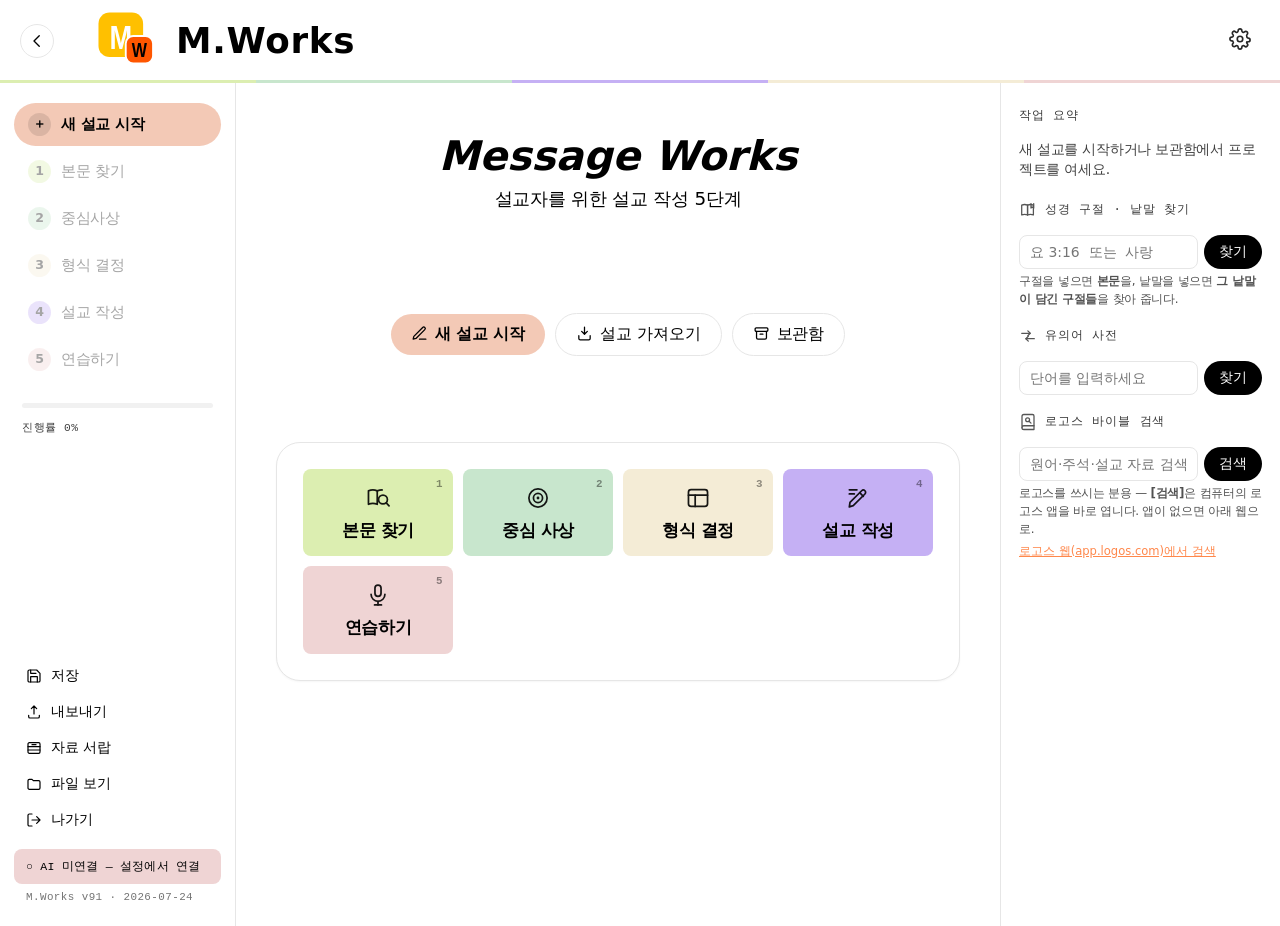
==== index.html @ 485254ac "v91: 홈 최근 작업 밀어서 삭제(스와이프) + 예화 창고 접힌 버튼으로 Co-Authored-By: Claude Fable 5 <noreply@anthropic.com>" ====
<!DOCTYPE html>
<html lang="ko">
<head>
<meta charset="UTF-8">
<meta name="viewport" content="width=device-width, initial-scale=1.0, viewport-fit=cover">
<title>M.Works — 들리는 설교, 끌리는 설교</title>
<meta name="theme-color" content="#ffffff">
<meta name="apple-mobile-web-app-capable" content="yes">
<meta name="apple-mobile-web-app-status-bar-style" content="default">
<meta name="apple-mobile-web-app-title" content="M.Works">
<link rel="manifest" href="manifest.json">
<link rel="apple-touch-icon" href="icon-192.png?v=91">
<link rel="stylesheet" href="style.css?v=91">
<link rel="icon" href="data:image/svg+xml,<svg xmlns='http://www.w3.org/2000/svg' viewBox='0 0 100 100'><rect width='100' height='100' rx='22' fill='%23ffffff'/><rect x='4' y='4' width='72' height='72' rx='18' fill='%23FFC000'/><text x='40' y='52' transform='scale(1 1.2)' font-size='44' font-weight='800' text-anchor='middle' fill='%23ffffff' font-family='-apple-system,Helvetica,Arial,sans-serif'>M</text><rect x='48' y='42' width='44' height='44' rx='12' fill='%23FF5600' stroke='%23ffffff' stroke-width='3'/><text x='70' y='62.7' transform='scale(1 1.2)' font-size='26' font-weight='800' text-anchor='middle' fill='%23000000' font-family='-apple-system,Helvetica,Arial,sans-serif'>W</text></svg>">
</head>
<body>

<!-- ───────── 상단 바 ───────── -->
<header id="topbar">
  <button id="btn-menu" class="icon-btn" title="메뉴" aria-label="메뉴 열기">☰</button>
  <button id="btn-back" class="icon-btn" title="뒤로 가기" aria-label="뒤로 가기"><svg class="nav-ico" viewBox="0 0 24 24" style="width:18px;height:18px"><path d="M15 19l-7-7 7-7"/></svg></button>
  <div class="logo" id="logo">
    <div class="logo-mark">
      <svg viewBox="0 0 100 100" xmlns="http://www.w3.org/2000/svg" aria-label="M.Works 로고">
        <rect x="4" y="4" width="72" height="72" rx="18" fill="#FFC000"/>
        <text x="40" y="52" transform="scale(1 1.2)" font-family="-apple-system, BlinkMacSystemFont, 'Helvetica Neue', Arial, sans-serif" font-size="44" font-weight="800" text-anchor="middle" fill="#ffffff">M</text>
        <rect x="48" y="42" width="44" height="44" rx="12" fill="#FF5600" stroke="#ffffff" stroke-width="3"/>
        <text x="70" y="62.7" transform="scale(1 1.2)" font-family="-apple-system, BlinkMacSystemFont, 'Helvetica Neue', Arial, sans-serif" font-size="26" font-weight="800" text-anchor="middle" fill="#000000">W</text>
      </svg>
    </div>
    <div class="logo-text">
      <strong>M.Works</strong>
    </div>
  </div>
  <div id="save-status" class="save-status" title="자동 저장 상태"></div>
  <button class="icon-btn top-tool" id="top-settings" title="설정" aria-label="설정"><svg viewBox="0 0 24 24" style="width:22px;height:22px;fill:none;stroke:currentColor;stroke-width:1.8;stroke-linecap:round;stroke-linejoin:round"><circle cx="12" cy="12" r="3"/><path d="M19.4 15a1.7 1.7 0 00.34 1.87l.06.06a2 2 0 11-2.83 2.83l-.06-.06A1.7 1.7 0 0015 19.4a1.7 1.7 0 00-1 1.56V21a2 2 0 11-4 0v-.09A1.7 1.7 0 009 19.4a1.7 1.7 0 00-1.87.34l-.06.06a2 2 0 11-2.83-2.83l.06-.06A1.7 1.7 0 004.6 15a1.7 1.7 0 00-1.56-1H3a2 2 0 110-4h.09A1.7 1.7 0 004.6 9a1.7 1.7 0 00-.34-1.87l-.06-.06a2 2 0 112.83-2.83l.06.06A1.7 1.7 0 009 4.6a1.7 1.7 0 001-1.56V3a2 2 0 114 0v.09a1.7 1.7 0 001 1.51 1.7 1.7 0 001.87-.34l.06-.06a2 2 0 112.83 2.83l-.06.06A1.7 1.7 0 0019.4 9c.06.32.1.66.1 1a1.7 1.7 0 001.56 1H21a2 2 0 110 4h-.09a1.7 1.7 0 00-1.51 1z"/></svg></button>
</header>

<div id="layout">

  <!-- ───────── 왼쪽 내비 ───────── -->
  <nav id="sidenav">
    <ol id="step-nav" class="step-nav">
      <li data-step="0"><span class="num">＋</span><span class="lbl">새 설교 시작</span><span class="chk"></span></li>
      <li data-step="1"><span class="num">1</span><span class="lbl">본문 찾기</span><span class="chk"></span></li>
      <li data-step="2"><span class="num">2</span><span class="lbl">중심사상</span><span class="chk"></span></li>
      <li data-step="4"><span class="num">3</span><span class="lbl">형식 결정</span><span class="chk"></span></li>
      <li data-step="3"><span class="num">4</span><span class="lbl">설교 작성</span><span class="chk"></span></li>
      <li data-step="5"><span class="num">5</span><span class="lbl">연습하기</span><span class="chk"></span></li>
    </ol>
    <div class="nav-progress"><div class="nav-progress-bar" id="nav-progress-bar"></div></div>
    <div class="nav-progress-label" id="nav-progress-label">진행률 0%</div>
    <div class="nav-footer">
      <button class="nav-link" id="btn-save"><svg class="nav-ico" viewBox="0 0 24 24"><path d="M19 21H5a2 2 0 01-2-2V5a2 2 0 012-2h11l5 5v11a2 2 0 01-2 2z"/><path d="M17 21v-8H7v8M7 3v5h8"/></svg>저장</button>
      <button class="nav-link" id="btn-export"><svg class="nav-ico" viewBox="0 0 24 24"><path d="M12 15V3m0 0L8 7m4-4l4 4M4 17v2a2 2 0 002 2h12a2 2 0 002-2v-2"/></svg>내보내기</button>
      <button class="nav-link" id="btn-nav-materials"><svg class="nav-ico" viewBox="0 0 24 24"><rect x="3" y="4" width="18" height="16" rx="2"/><path d="M3 10h18M3 15h18M9 7h6"/></svg>자료 서랍<span id="nav-mat-count" class="nav-count hidden"></span></button>
      <button class="nav-link" id="btn-nav-files"><svg class="nav-ico" viewBox="0 0 24 24"><path d="M3 7a2 2 0 012-2h4l2 2h8a2 2 0 012 2v9a2 2 0 01-2 2H5a2 2 0 01-2-2V7z"/></svg>파일 보기</button>
      <button class="nav-link" id="btn-nav-exit" title="원고를 저장하고 앱을 닫습니다. 앱 잠금을 설정했다면 다시 잠깁니다."><svg class="nav-ico" viewBox="0 0 24 24"><path d="M9 21H5a2 2 0 01-2-2V5a2 2 0 012-2h4M16 17l5-5-5-5M21 12H9"/></svg>나가기</button>
      <div class="ai-badge" id="ai-badge">AI 연결 확인 중…</div>
      <div class="app-ver" id="app-ver"></div>
    </div>
  </nav>

  <!-- 휴대폰에서 메뉴 열렸을 때 바깥 터치로 닫는 배경 -->
  <div id="nav-backdrop"></div>

  <!-- ───────── 중앙 작업 영역 ───────── -->
  <main id="main"><!-- app.js 가 렌더링 --></main>

  <!-- ───────── 오른쪽 컨텍스트 패널 ───────── -->
  <aside id="context">
    <h3>작업 요약</h3>
    <div id="ctx-body"><!-- app.js 가 렌더링 --></div>
    <div class="ctx-tools">
      <h3 class="tool-h" style="margin-top:22px"><svg class="tool-ico" viewBox="0 0 24 24"><path d="M3.6 5.4c2.6-1 5.2-1 7.8 0v13.2c-2.6-1-5.2-1-7.8 0V5.4z"/><path d="M11.4 5.4c2.6-1 5.2-1 7.8 0v13.2c-2.6-1-5.2-1-7.8 0"/><path d="M11.4 5.4v13.2"/><path d="M16 3.4v6l1.8-1.3L19.6 9.4v-6"/></svg>성경 구절 · 낱말 찾기</h3>
      <div class="tool-row"><input id="tool-verse-in" placeholder="요 3:16  또는  사랑"><button class="btn btn-primary btn-sm" id="tool-verse-go">찾기</button></div>
      <div class="tool-hint">구절을 넣으면 <b>본문</b>을, 낱말을 넣으면 <b>그 낱말이 담긴 구절들</b>을 찾아 줍니다.</div>
      <div id="tool-verse-out" class="tool-out"></div>
      <h3 class="tool-h" style="margin-top:18px"><svg class="tool-ico" viewBox="0 0 24 24"><path d="M3.6 8.4h11.2"/><path d="M11.8 5.2l3.2 3.2-3.2 3.2"/><path d="M20.4 15.6H9.2"/><path d="M12.4 12.4l-3.2 3.2 3.2 3.2"/></svg>유의어 사전</h3>
      <div class="tool-row"><input id="tool-syn-in" placeholder="단어를 입력하세요"><button class="btn btn-primary btn-sm" id="tool-syn-go">찾기</button></div>
      <div id="tool-syn-out" class="tool-out"></div>
      <h3 class="tool-h" style="margin-top:18px"><svg class="tool-ico" viewBox="0 0 24 24"><path d="M4 19.5A2.5 2.5 0 016.5 17H20V4a2 2 0 00-2-2H6.5A2.5 2.5 0 004 4.5v15z"/><path d="M4 19.5A2.5 2.5 0 006.5 22H20v-5"/><circle cx="11.5" cy="9" r="2.6"/><path d="M13.4 10.9l2.6 2.6"/></svg>로고스 바이블 검색</h3>
      <div class="tool-row"><input id="tool-logos-in" placeholder="원어·주석·설교 자료 검색어"><button class="btn btn-primary btn-sm" id="tool-logos-go">검색</button></div>
      <div class="tool-hint">로고스를 쓰시는 분용 — <b>[검색]</b>은 컴퓨터의 로고스 앱을 바로 엽니다. 앱이 없으면 아래 웹으로.</div>
      <div class="tool-mode"><button id="tool-logos-web">로고스 웹(app.logos.com)에서 검색</button></div>
    </div>
  </aside>
</div>

<!-- ───────── 모달 ───────── -->
<div id="modal-backdrop" class="hidden">
  <div id="modal" role="dialog" aria-modal="true">
    <div id="modal-head"><h3 id="modal-title"></h3><button id="modal-close" class="icon-btn">✕</button></div>
    <div id="modal-body"></div>
  </div>
</div>

<!-- ───────── 토스트 ───────── -->
<div id="toast" class="hidden"></div>

<!-- ───────── AI 진행 표시 ───────── -->
<div id="ai-progress" class="hidden">
  <div class="ai-progress-box">
    <div class="ai-ring">
      <svg viewBox="0 0 120 120">
        <circle class="ring-bg" cx="60" cy="60" r="52"/>
        <circle class="ring-fg" id="ai-ring-fg" cx="60" cy="60" r="52"/>
      </svg>
      <div class="ai-ring-mid">
        <div id="ai-progress-timer">0:00</div>
        <div id="ai-ring-left">남은 시간 계산 중</div>
      </div>
    </div>
    <div id="ai-progress-label">AI가 작업하는 중…</div>
    <div id="ai-progress-sub" class="hidden"></div>
    <div id="ai-progress-stage">준비하는 중…</div>
    <div id="ai-progress-say" class="hidden"></div>
    <div id="ai-progress-preview" class="hidden"></div>
    <div id="ai-progress-tip" class="hidden"></div>
    <button id="ai-cancel" class="btn btn-ghost">취소</button>
  </div>
</div>

<script src="prompts.js?v=91"></script>
<script src="app.js?v=91"></script>
<script>
// PWA 설치 지원 — http/https에서만 (file:// 단일 파일에서는 건너뜀)
if ('serviceWorker' in navigator && location.protocol.startsWith('http')) {
  navigator.serviceWorker.register('sw.js').then(reg => {
    reg.update(); // 앱을 열 때마다 새 버전 확인
    document.addEventListener('visibilitychange', () => { if (!document.hidden) reg.update(); });
  }).catch(() => {});
  let swRefreshed = false;
  navigator.serviceWorker.addEventListener('controllerchange', () => {
    if (swRefreshed) return; swRefreshed = true;
    location.reload(); // 새 버전이 준비되면 자동으로 한 번 새로고침해 즉시 적용
  });
}
</script>
</body>
</html>
---- style.css ----
/* ─────────────────────────────────────────────
   M-WORKS — Figma 디자인 언어
   모노크롬 프레임(블랙 잉크 · 화이트 캔버스 · 필 버튼)
   + 파스텔 컬러블록(라임·라일락·크림·민트·핑크·네이비)
   ───────────────────────────────────────────── */
:root {
  --ink: #000000;
  --canvas: #ffffff;
  --surface-soft: #f7f7f5;
  --hairline: #e6e6e6;
  --hairline-soft: #f1f1f1;
  --lime: #dceeb1;
  --lilac: #c5b0f4;
  --cream: #f4ecd6;
  --pink: #efd4d4;
  --mint: #c8e6cd;
  --coral: #f3c9b6;
  --navy: #1f1d3d;
  --magenta: #ff3d8b;
  --success: #1ea64a;
  --fin: #ff5600;          /* Fin Orange — AI 전용 악센트 (AI CTA·배지에만) */
  --gold: #FFC000;         /* Lamborghini Gold — Primary CTA 악센트 */
  --r-xs: 2px;
  --r-sm: 6px;
  --r-md: 8px;
  --r-lg: 24px;
  --r-pill: 50px;
  --r-full: 9999px;
  --sans: "figmaSans", Inter, -apple-system, BlinkMacSystemFont, system-ui, "SF Pro Display", "Apple SD Gothic Neo", "Noto Sans KR", sans-serif;
  --mono: "figmaMono", "SF Mono", ui-monospace, Menlo, monospace;
}
* { box-sizing: border-box; margin: 0; padding: 0; }
html { font-size: 17px; }
body {
  font-family: var(--sans);
  background: var(--canvas);
  color: var(--ink);
  line-height: 1.45;
  letter-spacing: -0.015em;
  font-weight: 400;
  min-height: 100vh;
  -webkit-font-smoothing: antialiased;
}
button { font-family: inherit; cursor: pointer; }
input, textarea, select { font-family: inherit; font-size: 1rem; color: var(--ink); }
h1, h2, h3, h4 { color: var(--ink); line-height: 1.15; font-weight: 600; letter-spacing: -0.025em; }
.hidden { display: none !important; }
::selection { background: var(--lime); }

/* ───────── 상단 바 — 화이트 top-nav ───────── */
#topbar {
  display: flex; align-items: center; gap: 14px;
  background: var(--canvas); color: var(--ink);
  border-bottom: 1px solid var(--hairline);
  padding: calc(10px + env(safe-area-inset-top, 0px)) 20px 10px; position: sticky; top: 0; z-index: 50;
  min-height: 76px;
}
.logo { display: flex; align-items: center; gap: 18px; cursor: pointer; margin-left: 28px; }
.logo-lockup { height: 72px; width: auto; display: block; }
.logo-mark {
  width: 62px; height: 62px; border-radius: 15px;
  display: flex; align-items: center; justify-content: center;
}
.logo-mark svg { width: 100%; height: 100%; display: block; }
.logo-text { display: flex; flex-direction: column; justify-content: center; line-height: 1.1; }
.logo-text strong { font-size: 2.1rem; font-weight: 700; letter-spacing: 0.02em; color: var(--ink); }
.top-title {
  flex: 1; text-align: center; font-size: .84rem; font-weight: 400;
  color: var(--ink); white-space: nowrap; overflow: hidden; text-overflow: ellipsis;
}
.save-status { font-size: .66rem; font-family: var(--mono); letter-spacing: .04em; color: var(--ink); opacity: .75; min-width: 88px; text-align: right; margin-left: auto; }
.save-status:empty { min-width: 0; }
.top-actions { display: flex; gap: 8px; align-items: center; }
.top-btn {
  background: var(--canvas); color: var(--ink);
  border: 1px solid var(--hairline); border-radius: var(--r-pill);
  padding: 8px 16px; font-size: .78rem; font-weight: 500; letter-spacing: -0.01em;
  transition: transform .12s ease, border-color .15s;
}
.top-btn:hover { border-color: var(--ink); }
.top-btn:active { transform: scale(0.96); }
.icon-btn {
  background: none; border: none; color: inherit; font-size: 1.05rem;
  padding: 6px 9px; border-radius: var(--r-full);
  transition: transform .12s ease, background .15s;
}
.icon-btn:hover { background: var(--surface-soft); }
.icon-btn:active { transform: scale(0.95); }
.top-tool { color: var(--ink); opacity: .85; }
.top-tool:hover { opacity: 1; }
#btn-menu { display: none; color: var(--ink); }
#nav-backdrop { display: none; }
/* 산뜻한 파스텔 스트립 — 상단바 아래 시그니처 라인 */
#topbar::after {
  content: ""; position: absolute; left: 0; right: 0; bottom: -1px; height: 3px;
  background: linear-gradient(90deg, var(--lime) 0 20%, var(--mint) 20% 40%, var(--lilac) 40% 60%, var(--cream) 60% 80%, var(--pink) 80% 100%);
}

/* ───────── 레이아웃 ───────── */
#layout {
  display: grid;
  grid-template-columns: 236px minmax(0, 1fr) 280px;
  min-height: calc(100vh - 57px);
}

/* ───────── 왼쪽 내비 — 화이트 + 헤어라인 ───────── */
#sidenav {
  background: var(--canvas); color: var(--ink);
  border-right: 1px solid var(--hairline);
  padding: 20px 14px; display: flex; flex-direction: column; gap: 6px;
}
.new-btn {
  background: var(--ink); color: #fff; font-weight: 500;
  border: none; border-radius: var(--r-pill); padding: 11px 20px; font-size: .92rem;
  margin-bottom: 12px; transition: transform .12s ease;
}
.new-btn:active { transform: scale(0.96); }
.nav-project {
  font-size: .7rem; font-family: var(--mono); letter-spacing: .03em;
  color: var(--ink); opacity: .78; padding: 2px 8px 12px;
  border-bottom: 1px solid var(--hairline); margin-bottom: 10px;
  display: flex; align-items: center; gap: 7px;
}
.nav-project span { white-space: nowrap; overflow: hidden; text-overflow: ellipsis; }
.nav-project .nav-ico { flex-shrink: 0; opacity: .8; }
.step-nav { list-style: none; display: flex; flex-direction: column; gap: 4px; }
.step-nav li {
  display: flex; align-items: center; gap: 10px;
  padding: 10px 14px; border-radius: var(--r-pill); cursor: pointer;
  font-size: .88rem; font-weight: 400; color: var(--ink); transition: background .15s;
}
.step-nav li:hover { background: var(--surface-soft); }
.step-nav li.active { background: var(--lime); color: #000; font-weight: 700; }
.step-nav li.done .chk::after { content: "✓"; color: var(--success); font-weight: 700; }
.step-nav li.active .chk::after { color: var(--success); }
.step-nav li.locked { opacity: .35; cursor: not-allowed; }
.step-nav .num {
  width: 23px; height: 23px; border-radius: var(--r-full);
  background: var(--surface-soft); color: var(--ink);
  font-size: .74rem; font-weight: 600;
  display: flex; align-items: center; justify-content: center; flex-shrink: 0;
}
/* 새 설교 시작(첫 항목) — 라일락으로 구별 */
.step-nav li[data-step="0"] { background: var(--coral); color: #000; font-weight: 700; }
.step-nav li[data-step="0"]:hover { filter: brightness(1.04); background: var(--coral); }
.step-nav li[data-step="0"].active { background: var(--coral); color: #000; }
.step-nav li[data-step="0"] .num { background: rgba(0,0,0,.1); color: #000; }
.step-nav li[data-step="0"].active .num { background: rgba(0,0,0,.1) !important; color: #000; }
/* 단계별 파스텔 번호 */
.step-nav li[data-step="1"] .num { background: var(--lime); }
.step-nav li[data-step="2"] .num { background: var(--mint); }
.step-nav li[data-step="3"] .num { background: var(--lilac); }
.step-nav li[data-step="4"] .num { background: var(--cream); }
.step-nav li[data-step="5"] .num { background: var(--pink); }
.step-nav li.active .num { background: #fff !important; color: #000; }
.step-nav .lbl { flex: 1; }
.nav-progress {
  height: 5px; background: var(--hairline-soft); border-radius: 3px;
  margin: 16px 8px 6px; overflow: hidden;
}
.nav-progress-bar { height: 100%; width: 0; background: var(--ink); transition: width .4s; }
.nav-progress-label { font-size: .66rem; font-family: var(--mono); letter-spacing: .05em; color: var(--ink); opacity: .75; padding: 0 8px; }
.nav-footer { margin-top: auto; display: flex; flex-direction: column; gap: 2px; padding-top: 16px; }
.nav-link {
  background: none; border: none; color: var(--ink); text-align: left;
  padding: 8px 12px; font-size: .8rem; border-radius: var(--r-pill);
  display: flex; align-items: center; gap: 9px;
}
.nav-link:hover { background: var(--surface-soft); }
.nav-ico, .btn-ico {
  width: 16px; height: 16px; flex-shrink: 0;
  fill: none; stroke: currentColor; stroke-width: 1.8; stroke-linecap: round; stroke-linejoin: round;
}
.btn-ico { width: 17px; height: 17px; vertical-align: -3px; margin-right: 7px; }
.ai-badge {
  margin-top: 10px; font-size: .68rem; font-family: var(--mono); letter-spacing: .02em;
  padding: 9px 12px; border-radius: var(--r-md);
  background: var(--surface-soft); color: var(--ink); line-height: 1.5;
}
.ai-badge.ok { background: var(--lime); }
.ai-badge.bad { background: var(--pink); }

/* ───────── 중앙 ───────── */
#main { padding: 36px 40px 90px; max-width: 980px; width: 100%; margin: 0 auto; }
.step-head {
  margin-bottom: 8px; font-size: .72rem; font-family: var(--mono);
  letter-spacing: .08em; text-transform: uppercase; color: var(--ink); opacity: .78;
}
.step-title { font-size: 1.9rem; font-weight: 600; letter-spacing: -0.02em; margin-bottom: 8px; color: #222; }
.step-desc { color: var(--ink); font-weight: 400; font-size: .94rem; margin-bottom: 28px; max-width: 640px; }

.card {
  background: var(--canvas); border: 1px solid var(--hairline); border-radius: var(--r-lg);
  padding: 26px; margin-bottom: 18px;
}
.card h3 { font-size: 1.1rem; font-weight: 600; margin-bottom: 12px; }
.card h4 { font-size: .96rem; font-weight: 600; margin: 14px 0 6px; }

.form-grid { display: grid; grid-template-columns: 1fr 1fr; gap: 14px 18px; }
.form-grid .full { grid-column: 1 / -1; }
.field label { display: block; font-size: .8rem; font-weight: 600; color: var(--ink); margin-bottom: 5px; }
.field label .req { color: var(--magenta); }
.field label .opt { color: var(--ink); opacity: .75; font-weight: 400; font-size: .74rem; }
.field input, .field textarea, .field select {
  width: 100%; padding: 12px 14px; border: 1px solid var(--hairline); border-radius: var(--r-md);
  background: var(--canvas); transition: border-color .15s, box-shadow .15s;
}
.field textarea { min-height: 74px; resize: vertical; line-height: 1.5; }
.field input:focus, .field textarea:focus, .field select:focus {
  outline: none; border-color: var(--ink); box-shadow: 0 0 0 3px var(--lime);
}
.field .hint { font-size: .74rem; color: var(--ink); opacity: .75; margin-top: 4px; }

.btn {
  border: none; border-radius: var(--r-pill); padding: 10px 20px; font-size: .92rem;
  font-weight: 500; letter-spacing: -0.005em;
  transition: transform .12s ease, background .15s, border-color .15s;
}
.btn:active { transform: scale(0.96); }
.btn-primary { background: var(--ink); color: #fff; }
.btn-gold { background: var(--ink); color: #fff; }
/* 새 설교 시작(홈) — 라일락으로 구별 */
#home-new { background: var(--coral) !important; color: #000 !important; font-weight: 700; }
#home-new:hover { filter: brightness(1.04); }
.btn-ghost { background: var(--canvas); border: 1px solid var(--hairline); color: var(--ink); }
.btn-ghost:hover { border-color: var(--ink); }
.btn-sm { padding: 8px 15px; font-size: .8rem; }
.btn-danger { background: var(--canvas); border: 1px solid var(--hairline); color: var(--magenta); }
.btn-danger:hover { border-color: var(--magenta); }
.btn:disabled { opacity: .35; cursor: not-allowed; transform: none; }
/* AI 실행 버튼 — Fin Orange 악센트 (🤖 버튼에 자동 적용) */
.btn-ai { background-color: #ff5600 !important; background-image: none !important; color: #fff !important; border: none !important; }
.btn-ai:hover { filter: brightness(1.07); }
.ai-badge.ok { background: rgba(255,86,0,.1); color: var(--fin); }
.btn-row { display: flex; gap: 10px; flex-wrap: wrap; margin-top: 16px; align-items: center; }
.chip-row { display: flex; gap: 8px; flex-wrap: wrap; margin: 10px 0; }
.chip {
  background: var(--canvas); color: var(--ink); border: 1px solid var(--hairline);
  border-radius: var(--r-pill); padding: 8px 16px; font-size: .78rem; font-weight: 400;
  transition: transform .12s ease, background .15s, border-color .15s;
}
.chip:hover { background: var(--surface-soft); border-color: var(--ink); }
.chip:active { transform: scale(0.96); }

/* 참고 자료 드롭존 */
.dropzone {
  display: flex; align-items: center; justify-content: center; gap: 12px;
  border: 2px dashed var(--hairline); border-radius: var(--r-md);
  padding: 22px 16px; text-align: center; cursor: pointer;
  font-size: .84rem; color: var(--ink); background: var(--surface-soft);
  transition: border-color .15s, background .15s;
}
.dropzone small { opacity: .6; font-size: .72rem; }
.dropzone:hover, .dropzone.dragover { border-color: var(--ink); background: var(--lime); }
.dropzone.dragover { border-style: solid; }
.ref-item {
  display: flex; align-items: center; gap: 10px;
  padding: 8px 12px; border: 1px solid var(--hairline); border-radius: var(--r-md);
  margin-bottom: 6px; font-size: .84rem; background: var(--canvas);
}
.paste-row { display: flex; gap: 8px; margin-top: 10px; }
.paste-row textarea {
  flex: 1; min-height: 60px; padding: 10px 12px;
  border: 1px solid var(--hairline); border-radius: var(--r-md); line-height: 1.5;
}
.paste-row textarea:focus { outline: none; border-color: var(--ink); }
.paste-row .btn { align-self: flex-end; }
/* 뒤로 가기 — 언제나 보이는 원형 버튼 (없으면 홈으로) */
#btn-back {
  display: flex; align-items: center; justify-content: center;
  width: 34px; height: 34px; padding: 0;
  border: 1px solid var(--hairline); border-radius: var(--r-full);
  background: var(--canvas); opacity: 1 !important;
}
#btn-back:hover { border-color: var(--ink); background: var(--surface-soft); }

/* 본문 후보 카드 */
.cand {
  border: 1px solid var(--hairline); border-radius: var(--r-lg); padding: 20px 22px;
  margin-bottom: 14px; background: var(--canvas); cursor: pointer; transition: border-color .15s;
}
.cand:hover { border-color: var(--ink); }
.cand.selected { border: 2px solid var(--ink); padding: 19px 21px; background: var(--surface-soft); }
.cand-head { display: flex; align-items: baseline; gap: 10px; flex-wrap: wrap; }
.cand-ref { font-weight: 700; font-size: 1.1rem; letter-spacing: -0.02em; color: var(--ink); }
.cand-fit { margin-left: auto; font-size: .7rem; font-family: var(--mono); letter-spacing: .04em; color: var(--ink); background: var(--lime); border-radius: var(--r-pill); padding: 3px 10px; }
.cand-title { color: var(--ink); opacity: .78; font-size: .88rem; font-weight: 400; }
.cand dl { margin-top: 10px; font-size: .85rem; display: none; }
.cand.open dl { display: block; }
.cand dt { font-weight: 600; color: var(--ink); margin-top: 8px; font-size: .76rem; }
.cand dd { margin-left: 0; color: var(--ink); font-weight: 400; }
.cand-toggle { font-size: .78rem; font-weight: 500; color: var(--ink); margin-top: 8px; background: none; border: none; text-decoration: underline; }

/* 중심사상 3문장 — 파스텔 스티키 노트 */
.three-sent { display: grid; gap: 12px; }
.sent-box { padding: 14px 18px; background: var(--surface-soft); border-radius: var(--r-md); }
.sent-box.exe { background: var(--cream); }
.sent-box.theo { background: var(--mint); }
.sent-box.hom { background: var(--lilac); }
.sent-box .tag { font-size: .66rem; font-family: var(--mono); letter-spacing: .06em; text-transform: uppercase; font-weight: 400; color: var(--ink); opacity: .85; }
.sent-box textarea {
  width: 100%; border: none; background: transparent; font-family: var(--sans);
  font-size: .98rem; line-height: 1.55; resize: vertical; min-height: 48px; margin-top: 5px; color: var(--ink);
}
.sent-box textarea:focus { outline: 1px dashed var(--ink); }
.checks { display: flex; flex-wrap: wrap; gap: 6px; margin-top: 10px; }
.check-pill { font-size: .7rem; padding: 4px 12px; border-radius: var(--r-pill); border: 1px solid var(--hairline); color: var(--ink); }
.check-pill.ok { background: var(--lime); border-color: transparent; }
.check-pill.no { background: var(--pink); border-color: transparent; }

/* ───────── 편집기 ───────── */
#editor-wrap { background: var(--canvas); border: 1px solid var(--hairline); border-radius: var(--r-lg); overflow: hidden; }
#editor-toolbar {
  display: flex; flex-wrap: wrap; gap: 2px; padding: 8px 10px;
  background: var(--surface-soft);
  border-bottom: 1px solid var(--hairline);
  position: sticky; top: 57px; z-index: 20;
}
#editor-toolbar button, #editor-toolbar select {
  background: none; border: 1px solid transparent; border-radius: var(--r-pill);
  padding: 5px 11px; font-size: .8rem; color: var(--ink);
  transition: transform .12s ease, background .15s;
}
#editor-toolbar button:hover { background: var(--canvas); border-color: var(--hairline); }
#editor-toolbar button:active { transform: scale(0.95); }
#editor-toolbar button.on { background: var(--ink); color: #fff; }
#editor-toolbar .sep { width: 1px; background: var(--hairline); margin: 4px 6px; }
#editor {
  min-height: 480px; padding: 40px 48px; outline: none; overflow-y: auto;
  font-family: var(--sans); font-size: 1rem; font-weight: 400; line-height: 1.8; color: var(--ink);
  letter-spacing: -0.01em; max-width: 100%;
}
#editor:empty::before { content: "여기에 설교 원고가 작성됩니다…"; color: var(--ink); opacity: .35; }
#editor h1 { font-size: 1.8rem; font-weight: 340; letter-spacing: -0.03em; margin: .4em 0 .5em; }
#editor h2 { font-size: 1.25rem; font-weight: 600; margin: 1.3em 0 .4em; border-bottom: 1px solid var(--hairline-soft); padding-bottom: .25em; }
#editor h3 { font-size: 1.06rem; font-weight: 600; margin: 1em 0 .3em; }
#editor p { margin: .55em 0; }
/* 단락 시작(pgap) — 빈 줄로 구분된 단락 사이에 넉넉한 여백을 둬 눈으로 단락이 나뉘게 */
#editor p.pgap, .stream-preview p.pgap, #rehearsal-text p.pgap { margin-top: 1.35em; }
/* 설교 파일 탐색기 */
.fx-row {
  display: flex; align-items: center; gap: 9px;
  padding: 9px 10px; border-radius: var(--r-md);
  font-size: .9rem; cursor: pointer;
  border-bottom: 1px solid var(--hairline-soft);
}
.fx-row:last-child { border-bottom: none; }
.fx-row:hover { background: var(--surface-soft); }
.fx-row.fx-dim { opacity: .55; cursor: default; }
.fx-ico { flex-shrink: 0; }
/* T-파싱 단어 주해 상자 — 해당 행 바로 아래에 펼쳐진다 */
.tp-ex {
  background: var(--surface-soft); border-left: 3px solid var(--ink);
  border-radius: var(--r-md); padding: 10px 14px; margin: 2px 0 8px;
}
/* 왼쪽 메뉴 자료 서랍 개수 배지 */
.nav-count {
  margin-left: auto; flex-shrink: 0;
  min-width: 20px; height: 18px; padding: 0 6px;
  display: inline-flex; align-items: center; justify-content: center;
  background: var(--ink); color: var(--canvas, #fff);
  border-radius: 999px; font-size: .66rem; font-weight: 700; font-family: var(--mono);
}
#editor blockquote {
  background: var(--cream); padding: 14px 18px;
  margin: .8em 0; color: var(--ink); border-radius: var(--r-md);
}
#editor ul, #editor ol { padding-left: 1.4em; margin: .5em 0; }
#editor .pause-mark { color: var(--ink); font-weight: 600; background: var(--lilac); border-radius: var(--r-pill); padding: 0 7px; font-size: .82em; }
#editor .stress-mark { background: var(--lime); border-radius: 3px; padding: 0 2px; }
#editor .eye-mark { color: var(--ink); font-weight: 600; background: var(--mint); border-radius: var(--r-pill); padding: 0 7px; font-size: .82em; }
#editor .note-mark { background: var(--cream); border-radius: var(--r-sm); padding: 0 5px; font-size: .88em; color: var(--ink); }
#editor .breath-mark, #rehearsal-text .breath-mark { color: var(--ink); background: var(--mint); border-radius: var(--r-pill); padding: 0 6px; font-weight: 700; font-size: .82em; margin: 0 2px; }
#rehearsal-text .breath-mark { color: var(--navy); }
#editor-status {
  display: flex; gap: 18px; padding: 10px 18px; font-size: .68rem;
  font-family: var(--mono); letter-spacing: .03em; color: var(--ink); opacity: .75;
  border-top: 1px solid var(--hairline); background: var(--canvas); flex-wrap: wrap;
}
#editor-status b { color: var(--ink); font-weight: 700; }
.fullscreen-editor #layout { grid-template-columns: 0 1fr 0 !important; }
.fullscreen-editor #sidenav, .fullscreen-editor #context { display: none !important; }
.fullscreen-editor #main { max-width: 860px; }

/* 형식 카드 */
.form-cards { display: grid; grid-template-columns: repeat(auto-fill, minmax(280px, 1fr)); gap: 14px; }
.fcard {
  border: 1px solid var(--hairline); border-radius: var(--r-lg); padding: 22px;
  background: var(--canvas); transition: border-color .15s;
  display: flex; flex-direction: column; gap: 6px;
}
.fcard:hover { border-color: var(--ink); }
.fcard.selected { border: 2px solid var(--ink); padding: 21px; background: var(--surface-soft); }
.fcard h4 { margin: 0; font-size: 1.02rem; font-weight: 700; display: flex; align-items: center; gap: 8px; }
.fcard .fit-badge { margin-left: auto; font-size: .66rem; font-family: var(--mono); color: var(--ink); background: var(--lime); border-radius: var(--r-pill); padding: 3px 9px; }
.fcard p { font-size: .82rem; font-weight: 400; color: var(--ink); }
.fcard .meta { font-size: .76rem; font-weight: 400; color: var(--ink); }
.fcard .meta b { font-weight: 600; }
.fcard .btn { margin-top: auto; }

/* 비교 화면 */
.compare { display: grid; grid-template-columns: 1fr 1fr; gap: 14px; }
.compare .col { border-radius: var(--r-md); padding: 18px 20px; font-size: .84rem; }
.compare .col:first-child { background: var(--cream); }
.compare .col:last-child { background: var(--mint); }
.compare .col h4 { margin-top: 0; }
.compare .col ul { padding-left: 1.2em; }

/* 피드백 */
.fb-section { margin-bottom: 8px; }
.fb-item { padding: 13px 17px; background: var(--surface-soft); border-radius: var(--r-md); margin-bottom: 8px; font-size: .87rem; font-weight: 400; }
.fb-item b { display: block; font-size: .68rem; font-family: var(--mono); letter-spacing: .05em; text-transform: uppercase; font-weight: 400; color: var(--ink); opacity: .85; margin-bottom: 3px; }
.fb-item.warn { background: var(--pink); }
.fb-item ul { padding-left: 1.2em; }

/* 제스처 */
.gesture {
  border: 1px solid var(--hairline); border-radius: var(--r-lg); padding: 17px 19px; margin-bottom: 10px; background: var(--canvas);
}
.gesture .g-sent { color: var(--ink); font-weight: 600; letter-spacing: -0.015em; margin-bottom: 6px; }
.gesture .g-grid { display: grid; grid-template-columns: repeat(auto-fit, minmax(140px, 1fr)); gap: 4px 14px; font-size: .8rem; font-weight: 400; color: var(--ink); }
.gesture .g-grid span b { font-weight: 700; }

/* 리허설 모드 — 네이비 컬러블록 */
#rehearsal {
  position: fixed; inset: 0; background: var(--navy); color: #fff;
  z-index: 200; display: flex; flex-direction: column; padding: 24px;
}
#rehearsal-text {
  flex: 1; overflow-y: auto; max-width: 900px; margin: 0 auto; width: 100%;
  font-size: 1.9rem; font-weight: 340; line-height: 1.9; letter-spacing: -0.02em;
  padding: 30px 10px;
}
#rehearsal-text .para { opacity: .25; transition: opacity .3s; margin-bottom: 1.2em; }
#rehearsal-text .para.now { opacity: 1; }
#rehearsal-text .pause-mark { color: var(--navy); background: var(--lilac); }
#rehearsal-text .stress-mark { background: var(--lime); color: var(--navy); }
#rehearsal-text .eye-mark { color: var(--navy); background: var(--mint); }
#rehearsal-bar {
  display: flex; align-items: center; gap: 16px; justify-content: center;
  padding: 12px; background: rgba(255,255,255,.1);
  border-radius: var(--r-lg); max-width: 900px; margin: 0 auto; width: 100%;
}
#rehearsal-bar .timer { font-size: 1.8rem; font-family: var(--mono); font-weight: 400; color: #fff; min-width: 130px; text-align: center; }
#rehearsal-bar button { background: rgba(255,255,255,.16); border: none; color: #fff; border-radius: var(--r-pill); padding: 10px 18px; font-size: .88rem; font-weight: 500; transition: transform .12s ease; }
#rehearsal-bar button:active { transform: scale(0.95); }

/* 체크리스트 */
.checklist label { display: flex; gap: 10px; align-items: flex-start; padding: 8px 4px; font-size: .88rem; font-weight: 400; cursor: pointer; }
.checklist input { margin-top: 4px; accent-color: var(--ink); width: 17px; height: 17px; }

/* ───────── 오른쪽 패널 ───────── */
#context {
  background: var(--canvas); border-left: 1px solid var(--hairline);
  padding: 26px 18px; font-size: .82rem;
}
#context h3 { font-size: .72rem; font-family: var(--mono); letter-spacing: .08em; text-transform: uppercase; font-weight: 400; opacity: .78; margin-bottom: 16px; }
.ctx-item { margin-bottom: 14px; }
.ctx-item .k { font-size: .64rem; font-family: var(--mono); letter-spacing: .06em; text-transform: uppercase; font-weight: 400; color: var(--ink); opacity: .75; }
.ctx-item .v { color: var(--ink); line-height: 1.45; font-weight: 400; }
.ctx-item .v.serif { font-weight: 600; letter-spacing: -0.015em; }
.ctx-empty { color: var(--ink); opacity: .75; font-weight: 400; }
.ctx-next {
  margin-top: 18px; background: var(--navy); color: #fff;
  padding: 16px 18px; border-radius: var(--r-lg); font-size: .8rem; font-weight: 400; line-height: 1.5;
}
.ctx-next b { color: var(--lime); font-weight: 600; }

/* ───────── 보관함 ───────── */
.proj-toolbar { display: flex; gap: 10px; margin-bottom: 16px; flex-wrap: wrap; }
.proj-toolbar input { flex: 1; min-width: 180px; padding: 10px 18px; border: 1px solid var(--hairline); border-radius: var(--r-pill); background: var(--canvas); }
.proj-toolbar input:focus { outline: none; border-color: var(--ink); }
.proj-toolbar select { border: 1px solid var(--hairline); border-radius: var(--r-pill); padding: 8px 14px; background: var(--canvas); }
.proj-table { width: 100%; border-collapse: collapse; font-size: .84rem; background: var(--canvas); border-radius: var(--r-lg); overflow: hidden; border: 1px solid var(--hairline); }
.proj-table th { text-align: left; background: var(--canvas); color: var(--ink); opacity: .75; padding: 12px; font-family: var(--mono); font-weight: 400; font-size: .64rem; letter-spacing: .06em; text-transform: uppercase; white-space: nowrap; border-bottom: 1px solid var(--hairline); }
.proj-table td { padding: 13px 12px; border-bottom: 1px solid var(--hairline-soft); vertical-align: middle; font-weight: 400; }
.proj-table tr:last-child td { border-bottom: none; }
.proj-table tr:hover td { background: var(--surface-soft); }
.proj-title-cell { font-weight: 600 !important; letter-spacing: -0.015em; color: var(--ink); cursor: pointer; }
.proj-fav { cursor: pointer; font-size: 1rem; color: var(--ink); }
.badge { display: inline-block; padding: 3px 12px; border-radius: var(--r-pill); font-size: .68rem; font-family: var(--mono); letter-spacing: .02em; background: var(--surface-soft); color: var(--ink); }
.mini-progress { width: 70px; height: 5px; border-radius: 3px; background: var(--hairline-soft); display: inline-block; overflow: hidden; vertical-align: middle; }
.mini-progress i { display: block; height: 100%; background: var(--ink); }

/* ───────── 모달 ───────── */
#modal-backdrop {
  position: fixed; inset: 0; background: rgba(0,0,0,.6); z-index: 300;
  display: flex; align-items: center; justify-content: center; padding: 24px;
}
#modal {
  background: var(--canvas); border-radius: var(--r-lg); max-width: 760px; width: 100%;
  max-height: 88vh; display: flex; flex-direction: column;
}
#modal-head { display: flex; align-items: center; padding: 18px 26px; border-bottom: 1px solid var(--hairline-soft); }
#modal-head h3 { font-size: 1.15rem; font-weight: 600; flex: 1; letter-spacing: -0.02em; }
#modal-body { padding: 24px 26px; overflow-y: auto; }

/* ───────── 토스트/AI 진행 ───────── */
#toast {
  position: fixed; bottom: 26px; left: 50%; transform: translateX(-50%);
  background: var(--ink); color: #fff; padding: 12px 26px;
  border-radius: var(--r-pill); font-size: .85rem; font-weight: 400; z-index: 400;
}
#ai-progress {
  position: fixed; inset: 0; background: rgba(255,255,255,.85);
  z-index: 350; display: flex; align-items: center; justify-content: center;
}
.ai-progress-box {
  background: var(--lime); border-radius: var(--r-lg);
  padding: 32px 40px; text-align: center;
  display: flex; flex-direction: column; align-items: center; gap: 10px;
  max-width: 680px; width: 92%;
}
#ai-progress-sub { font-size: .84rem; color: var(--ink); opacity: .9; }
#ai-progress-preview {
  background: #ffffff; color: #111; text-align: left; width: 100%;
  font-size: .95rem; line-height: 1.75; border-radius: 12px;
  padding: 14px 16px; max-height: 42vh; overflow-y: auto; white-space: pre-wrap;
  box-shadow: inset 0 0 0 1px rgba(0,0,0,.06);
}
.ai-spinner {
  width: 34px; height: 34px; border-radius: 50%;
  border: 3px solid rgba(0,0,0,.14); border-top-color: var(--ink);
  animation: spin 1s linear infinite;
}
@keyframes spin { to { transform: rotate(360deg); } }
/* 진행 링 — 경과·남은 시간 */
.ai-ring { position: relative; width: 132px; height: 132px; }
.ai-ring svg { width: 100%; height: 100%; transform: rotate(-90deg); }
.ai-ring circle { fill: none; stroke-width: 9; stroke-linecap: round; }
.ring-bg { stroke: rgba(0,0,0,.10); }
.ring-fg {
  stroke: var(--fin);
  stroke-dasharray: 326.7; stroke-dashoffset: 326.7;
  transition: stroke-dashoffset .9s linear;
}
.ai-ring-mid {
  position: absolute; inset: 0; display: flex; flex-direction: column;
  align-items: center; justify-content: center; gap: 2px;
}
#ai-progress-timer {
  font-size: 1.5rem; font-weight: 700; font-family: var(--mono);
  letter-spacing: -0.02em; color: var(--ink); opacity: 1;
}
#ai-ring-left { font-size: .64rem; font-family: var(--mono); color: var(--ink); opacity: .7; letter-spacing: .02em; }
#ai-progress-stage {
  font-size: .78rem; color: var(--ink); opacity: .8;
  background: rgba(255,255,255,.55); border-radius: var(--r-pill);
  padding: 5px 14px; letter-spacing: -0.01em;
}
#ai-progress-label { color: var(--ink); font-weight: 600; letter-spacing: -0.02em; }
#ai-progress-timer { font-size: .72rem; font-family: var(--mono); letter-spacing: .04em; color: var(--ink); opacity: .85; }
#ai-progress .btn-ghost { background: transparent; border-color: rgba(0,0,0,.25); }

/* AI 스트리밍 미리보기 */
.stream-preview {
  background: var(--surface-soft); border-radius: var(--r-md);
  padding: 16px 18px; margin-top: 14px; max-height: 300px; overflow-y: auto;
  font-size: .86rem; font-weight: 400; white-space: pre-wrap; color: var(--ink);
}
.ai-note {
  font-size: .76rem; font-weight: 400; color: var(--ink); background: var(--cream);
  border-radius: var(--r-md); padding: 12px 16px; margin-top: 10px;
}
.ai-note b { font-weight: 600; }

/* ───────── 반응형 ───────── */
@media (max-width: 1120px) {
  #layout { grid-template-columns: 210px 1fr; }
  #context { display: none; }
}
@media (max-width: 760px) {
  html { font-size: 16px; }
  #layout { grid-template-columns: 1fr; }
  #sidenav {
    position: fixed; top: 0; left: 0; bottom: 0; width: 260px; z-index: 100;
    transform: translateX(-100%); transition: transform .25s;
    padding-top: calc(88px + env(safe-area-inset-top, 0px));
    border-right: 1px solid var(--hairline); background: var(--canvas);
  }
  body.nav-open #sidenav { transform: translateX(0); box-shadow: 4px 0 30px rgba(0,0,0,.15); }
  body.nav-open #nav-backdrop {
    display: block; position: fixed; inset: 0; z-index: 99;
    background: rgba(0,0,0,.28);
  }
  #btn-menu { display: block; font-size: 1.25rem; padding: 8px 10px; }
  #btn-back { font-size: 1.15rem; padding: 8px 10px; }
  .top-title { display: none; }
  .save-status { display: none; }
  .logo-text span { display: none; }
  .logo { margin-left: 4px; }
  .logo-mark { width: 48px; height: 48px; border-radius: 12px; }
  .logo-text strong { font-size: 1.4rem; }
  .top-btn { white-space: nowrap; padding: 6px 12px; }
  /* 펀치홀·상태바를 피해 상단바를 아래로 내림 */
  #topbar { gap: 6px; padding: calc(16px + env(safe-area-inset-top, 0px)) 12px 12px; }
  #main { padding: 20px 16px 70px; }
  .step-title { font-size: 1.55rem; }
  .form-grid { grid-template-columns: 1fr; }
  .compare { grid-template-columns: 1fr; }
  #editor { padding: 24px 20px; }
  #editor-toolbar { top: 0; }
  #rehearsal-text { font-size: 1.4rem; }
  .card, .cand, .fcard { border-radius: var(--r-md); }
  /* 휴대폰 가독성 */
  .dropzone { flex-direction: column; gap: 8px; padding: 18px 12px; font-size: .82rem; }
  .paste-row { flex-direction: column; }
  .paste-row .btn { align-self: stretch; }
  .step-desc { font-size: .92rem; }
  .proj-toolbar { flex-direction: column; }
  .btn { padding: 12px 20px; }
}

/* ───────── 인쇄 ───────── */
@media print {
  #topbar, #sidenav, #context, #editor-toolbar, #editor-status, .btn-row, #toast, #ai-progress { display: none !important; }
  #layout { display: block; }
  #main { max-width: 100%; padding: 0; }
  #editor-wrap { border: none; }
  #editor { font-size: 12pt; line-height: 1.9; padding: 0; }
  body.print-large #editor { font-size: 17pt; line-height: 2.1; }
  body { background: #fff; }
}

/* 원고 위치 표시(제스처·쉼멈춤) */
.gmark {
  display: inline-block; background: var(--fin); color: #fff; border: none;
  border-radius: 6px; padding: 1px 7px; font-size: .78rem; font-weight: 700;
  margin: 0 3px; cursor: pointer; vertical-align: baseline; line-height: 1.5;
}
.gmark.bmark { background: var(--navy); }
.gmark.on { outline: 2.5px solid var(--ink); outline-offset: 1px; }
.app-ver { font-size: .64rem; font-family: var(--mono); letter-spacing: .04em; color: var(--ink); opacity: .55; padding: 4px 12px 0; }

/* 앱 잠금 화면 */
#app-lock {
  position: fixed; inset: 0; z-index: 10000; background: var(--canvas);
  display: flex; align-items: center; justify-content: center; text-align: center;
}
.lock-box { padding: 30px; }
/* 글자체 선택 */
body.gothic-ui, body.gothic-ui button, body.gothic-ui input, body.gothic-ui textarea, body.gothic-ui select {
  font-family: "Apple SD Gothic Neo", "Malgun Gothic", "맑은 고딕", "Noto Sans KR", sans-serif;
}
body.serif-ui, body.serif-ui button, body.serif-ui input, body.serif-ui textarea, body.serif-ui select {
  font-family: "Apple Myungjo", "Nanum Myeongjo", "Noto Serif KR", "AppleMyungjo", serif;
}

/* 화면 밝기 오버레이 */
#bright-ov { position: fixed; inset: 0; pointer-events: none; z-index: 99999; background: transparent; }

/* 오른쪽 패널 도구 */
.tool-row { display: flex; gap: 6px; margin: 8px 0 4px; }
.tool-row input { flex: 1; min-width: 0; padding: 8px 10px; border: 1px solid var(--hairline); border-radius: 8px; font-size: .82rem; }
.tool-out { font-size: .8rem; line-height: 1.65; background: var(--surface-soft); border-radius: 8px; padding: 9px 11px; margin-top: 5px; max-height: 300px; overflow-y: auto; }
.tool-out:empty { display: none; }
.tool-out p { margin: 0 0 6px; }

/* 4단계 AI 형식 추천 카드 */
.rec-card { border: 2px solid var(--fin); }
.rec-best {
  background: var(--cream); border-radius: var(--r-md);
  padding: 14px 16px; margin-top: 10px;
}
.rec-name { font-size: 1.05rem; font-weight: 700; margin-bottom: 6px; letter-spacing: -0.02em; }
.rec-best p { font-size: .88rem; line-height: 1.65; margin: 0 0 8px; }
.rec-best .meta { font-size: .8rem; line-height: 1.6; margin-top: 4px; opacity: .9; }

/* 5단계 천재화 리포트 */
.genius-box { margin-top: 4px; }
.gn-verdict {
  background: var(--navy); color: #fff; border-radius: var(--r-md);
  padding: 14px 16px; font-size: .95rem; font-weight: 600; line-height: 1.6; margin-bottom: 12px;
}
.gn-scores { display: flex; flex-direction: column; gap: 6px; margin-bottom: 8px; }
.gn-score { display: flex; align-items: center; gap: 10px; font-size: .82rem; }
.gn-k { width: 100px; flex-shrink: 0; opacity: .85; }
.gn-bar { flex: 1; height: 8px; background: var(--hairline-soft); border-radius: 4px; overflow: hidden; }
.gn-bar i { display: block; height: 100%; background: var(--fin); border-radius: 4px; }
.gn-v { width: 22px; text-align: right; font-family: var(--mono); font-size: .78rem; font-weight: 700; }
.gn-note { font-size: .82rem; opacity: .85; line-height: 1.6; margin-bottom: 10px; }
.gn-card {
  background: var(--surface-soft); border-radius: var(--r-md);
  padding: 14px 16px; margin-top: 10px;
}
.gn-card.gn-bright { background: var(--cream); }
.gn-card.gn-ideas { background: var(--lime); }
.gn-title { font-weight: 700; font-size: .9rem; margin-bottom: 8px; letter-spacing: -0.02em; }
.gn-card blockquote {
  border-left: 3px solid rgba(0,0,0,.25); margin: 0 0 6px; padding: 2px 0 2px 12px;
  font-size: .9rem; line-height: 1.65;
}
.gn-card p { font-size: .85rem; line-height: 1.65; margin: 0 0 6px; }
.gn-card .meta { font-size: .8rem; line-height: 1.6; margin-top: 4px; }
.gn-fix { background: rgba(255,255,255,.6); border-radius: 6px; padding: 6px 9px; }
.gn-dull + .gn-dull, .gn-idea + .gn-idea { margin-top: 12px; padding-top: 12px; border-top: 1px solid rgba(0,0,0,.08); }
.gn-idea b { font-size: .88rem; }

/* 제스처 동작 그림 */
.g-art {
  display: flex; align-items: center; gap: 14px;
  background: #fff; border: 1px solid var(--hairline); border-radius: var(--r-md);
  padding: 12px 14px; margin: 8px 0 10px;
}
.g-art-fig { color: var(--ink); flex-shrink: 0; }
.g-fig { width: 76px; height: 92px; display: block; }
.g-art-sm .g-fig { width: 54px; height: 66px; }
.g-art-sm { padding: 8px 12px; gap: 10px; }
.g-art-cap { display: flex; flex-direction: column; gap: 3px; min-width: 0; }
.g-art-cap b { font-size: .92rem; letter-spacing: -0.02em; }
.g-art-sm .g-art-cap b { font-size: .84rem; }
.g-art-cap span { font-size: .76rem; opacity: .78; line-height: 1.5; }

/* 편집기 높이 조절 손잡이 */
#editor-resize {
  height: 16px; cursor: ns-resize; background: var(--surface-soft);
  border-top: 1px solid var(--hairline-soft);
  display: flex; align-items: center; justify-content: center;
  transition: background .15s;
}
#editor-resize:hover { background: var(--lime); }
#editor-resize span { width: 46px; height: 4px; border-radius: 2px; background: rgba(0,0,0,.22); display: block; }
body.resizing-editor { user-select: none; cursor: ns-resize; }
body.resizing-editor #editor { pointer-events: none; }
@media print { #editor-resize { display: none !important; } }

/* 강약 표시 */
.smark {
  background: var(--lime); border: none; border-radius: 4px;
  padding: 1px 3px; font: inherit; cursor: pointer; color: var(--ink);
}
.smark-strong { background: var(--gold); font-weight: 700; }
.smark.on { outline: 2.5px solid var(--ink); outline-offset: 1px; }
.ms-legend { display: flex; gap: 12px; align-items: center; flex-wrap: wrap; margin-bottom: 10px; font-size: .78rem; }
.ms-legend .lg { display: inline-flex; align-items: center; gap: 5px; }
.st-list { display: flex; flex-direction: column; gap: 6px; }
.st-item {
  display: grid; grid-template-columns: 1fr auto auto; gap: 8px; align-items: center;
  background: var(--surface-soft); border-radius: var(--r-md); padding: 8px 12px;
}
.st-item.st-strong { background: var(--cream); }
.st-word { font-weight: 700; font-size: .92rem; }
.st-how { font-size: .76rem; opacity: .8; }
.st-lv { font-size: .72rem; font-weight: 700; background: var(--lime); border-radius: var(--r-pill); padding: 1px 8px; }
.st-item.st-strong .st-lv { background: var(--gold); }
.st-why { grid-column: 1 / -1; font-size: .78rem; opacity: .82; line-height: 1.5; }

/* 적용 찬양 목록 */
.song-list { display: flex; flex-direction: column; gap: 6px; }
.song-item {
  display: flex; align-items: center; gap: 10px; width: 100%; text-align: left;
  background: var(--surface-soft); border: 1px solid transparent; border-radius: var(--r-md);
  padding: 11px 14px; font: inherit; color: var(--ink); cursor: pointer;
  transition: border-color .15s, background .15s;
}
.song-item:hover { border-color: var(--ink); background: #fff; }
.song-badge { font-size: .7rem; font-weight: 700; border-radius: var(--r-pill); padding: 2px 9px; flex-shrink: 0; }
.sb-hymn { background: var(--mint); }
.sb-gospel { background: var(--cream); }
.song-title { font-weight: 600; font-size: .92rem; }
.song-artist { font-size: .78rem; opacity: .75; }
.song-go { margin-left: auto; font-size: .76rem; opacity: .7; white-space: nowrap; }
.song-link { text-decoration: none; display: inline-flex; align-items: center; }

/* 기다리는 동안 보여주는 설교학 지식 카드 */
#ai-progress-tip {
  background: rgba(255,255,255,.72); border-radius: 12px;
  padding: 12px 16px; width: 100%; text-align: left;
  font-size: .84rem; line-height: 1.65; color: var(--ink);
  animation: tipIn .5s ease;
}
#ai-progress-tip b { display: block; font-size: .72rem; letter-spacing: .04em; opacity: .7; margin-bottom: 4px; }
@keyframes tipIn { from { opacity: 0; transform: translateY(6px); } to { opacity: 1; transform: none; } }

/* 앱이 지금 무엇을 하고 있는지 알려 주는 줄 */
#ai-progress-say {
  font-size: .86rem; line-height: 1.55; color: var(--ink);
  background: rgba(255,255,255,.66); border-radius: 10px;
  padding: 9px 14px; width: 100%; text-align: left;
  display: flex; gap: 8px; align-items: flex-start;
  animation: sayIn .35s ease;
}
/* 살아 움직이는 신호 — 작은 점이 숨 쉬듯 퍼진다 */
#ai-progress-say::before {
  content: ""; flex-shrink: 0;
  width: 7px; height: 7px; border-radius: 50%;
  background: var(--fin); margin-top: 8px;
  animation: livePulse 1.9s cubic-bezier(.4,0,.2,1) infinite;
}
@keyframes livePulse {
  0%   { box-shadow: 0 0 0 0 rgba(255,86,0,.45); transform: scale(1); }
  65%  { box-shadow: 0 0 0 8px rgba(255,86,0,0); transform: scale(1.15); }
  100% { box-shadow: 0 0 0 0 rgba(255,86,0,0); transform: scale(1); }
}
@keyframes sayIn { from { opacity: 0; transform: translateX(-4px); } to { opacity: 1; transform: none; } }

/* 다섯 단계 타일 */
.step-tile {
  position: relative; border-radius: var(--r-md);
  padding: 16px 10px 14px; color: var(--ink);
  display: flex; flex-direction: column; align-items: center; gap: 7px;
  transition: transform .14s ease, filter .15s;
}
.step-tile:hover { transform: translateY(-2px); filter: brightness(1.03); }
.tile-svg {
  width: 26px; height: 26px; display: block;
  fill: none; stroke: currentColor; stroke-width: 1.6;
  stroke-linecap: round; stroke-linejoin: round;
}
.st-ico { opacity: .9; }
.st-lb { font-size: 1rem; font-weight: 700; letter-spacing: -0.02em; }
.st-n {
  position: absolute; top: 8px; right: 10px;
  font-family: var(--mono); font-size: .64rem; font-weight: 700;
  opacity: .42; letter-spacing: .04em;
}

/* 오른쪽 도구 제목 아이콘 */
.tool-h { display: flex; align-items: center; gap: 8px; }
.tool-ico {
  width: 18px; height: 18px; flex-shrink: 0;
  fill: none; stroke: currentColor; stroke-width: 1.7;
  stroke-linecap: round; stroke-linejoin: round; opacity: .85;
}

/* AI 반짝임 아이콘 */
.ai-spark {
  width: 15px; height: 15px; flex-shrink: 0;
  fill: currentColor; stroke: none;
  vertical-align: -2px; margin: 0 2px;
  opacity: .95;
}
.chip .ai-spark { width: 13px; height: 13px; }
h3 .ai-spark, td .ai-spark, p .ai-spark { width: 14px; height: 14px; }

.tool-hint { font-size: .7rem; line-height: 1.5; opacity: .68; margin: 2px 0 4px; }
.tool-mode { font-size: .68rem; opacity: .7; margin-bottom: 5px; display: flex; gap: 6px; align-items: center; }
.tool-mode button {
  background: none; border: none; padding: 0; font: inherit;
  color: var(--fin); text-decoration: underline; cursor: pointer;
}

/* ═════════════════════════════════════════════
   폴리시 레이어 — 같은 디자인 언어, 한 급 위의 마감
   (레이어드 섀도 · 글래스 상단바 · 모션 · 포커스 링)
   ═════════════════════════════════════════════ */
:root {
  --shadow-xs: 0 1px 2px rgba(17, 17, 17, .04);
  --shadow-sm: 0 1px 2px rgba(17, 17, 17, .05), 0 4px 12px rgba(17, 17, 17, .05);
  --shadow-md: 0 2px 4px rgba(17, 17, 17, .05), 0 10px 28px rgba(17, 17, 17, .09);
  --shadow-lg: 0 8px 20px rgba(17, 17, 17, .08), 0 28px 70px rgba(17, 17, 17, .18);
  --ease-out: cubic-bezier(.22, 1, .36, 1);
}
html { scroll-behavior: smooth; }

/* 상단바 — 글래스 블러 (스크롤 시 내용이 은은히 비침) */
#topbar {
  background: rgba(255, 255, 255, .86);
  -webkit-backdrop-filter: saturate(180%) blur(14px);
  backdrop-filter: saturate(180%) blur(14px);
}

/* 카드 — 미세한 깊이 + 호버 리프트 */
.card { box-shadow: var(--shadow-xs); transition: box-shadow .25s var(--ease-out); }
.card:hover { box-shadow: var(--shadow-sm); }
.cand, .fcard {
  box-shadow: var(--shadow-xs);
  transition: transform .22s var(--ease-out), box-shadow .25s var(--ease-out), border-color .18s;
}
.cand:hover, .fcard:hover { transform: translateY(-2px); box-shadow: var(--shadow-md); }
.cand.selected, .fcard.selected { box-shadow: var(--shadow-sm); }
.step-tile { transition: transform .22s var(--ease-out), box-shadow .25s var(--ease-out), filter .18s; }
.step-tile:hover { transform: translateY(-3px); box-shadow: var(--shadow-md); }
#editor-wrap { box-shadow: var(--shadow-xs); }
.proj-table { box-shadow: var(--shadow-xs); }
.proj-table tr:hover td { transition: background .12s; }

/* 버튼 — 부드러운 프레스감 + 프라이머리 호버 */
.btn, .chip, .top-btn, .new-btn {
  transition: transform .16s var(--ease-out), background .18s, border-color .18s,
              box-shadow .22s var(--ease-out), filter .18s;
}
.btn-primary:hover, .btn-gold:hover, .new-btn:hover {
  background: #1c1c1c; box-shadow: 0 6px 18px rgba(0, 0, 0, .22); transform: translateY(-1px);
}
.btn-primary:active, .btn-gold:active, .new-btn:active { transform: scale(.96); box-shadow: none; }
.btn-ghost:hover, .chip:hover { box-shadow: var(--shadow-xs); }
.btn-ai:hover { box-shadow: 0 6px 18px rgba(255, 86, 0, .32); transform: translateY(-1px); }
.btn-ai:active { transform: scale(.96); box-shadow: none; }
#home-new:hover { box-shadow: 0 6px 18px rgba(243, 201, 182, .8); transform: translateY(-1px); }

/* 입력 — 호버 힌트 + 절제된 포커스 링 */
.field input:hover, .field textarea:hover, .field select:hover,
.proj-toolbar input:hover, .tool-row input:hover { border-color: #c9c9c9; }
.field input:focus, .field textarea:focus, .field select:focus {
  border-color: var(--ink); box-shadow: 0 0 0 3.5px rgba(220, 238, 177, .8);
}

/* 키보드 포커스 — 접근성 링 (마우스 클릭에는 안 뜸) */
:focus-visible { outline: 2px solid var(--ink); outline-offset: 2px; border-radius: 4px; }
.btn:focus-visible, .chip:focus-visible, .top-btn:focus-visible { outline-offset: 3px; }

/* 모달 — 딥 블러 배경 + 스프링 등장 */
#modal-backdrop {
  background: rgba(15, 15, 15, .45);
  -webkit-backdrop-filter: blur(7px) saturate(120%);
  backdrop-filter: blur(7px) saturate(120%);
  animation: bdIn .22s ease;
}
#modal { box-shadow: var(--shadow-lg); animation: modalIn .3s var(--ease-out); }
@keyframes bdIn { from { opacity: 0; } to { opacity: 1; } }
@keyframes modalIn { from { opacity: 0; transform: translateY(14px) scale(.985); } to { opacity: 1; transform: none; } }

/* 토스트 — 아래에서 떠오름 */
#toast { box-shadow: var(--shadow-md); animation: toastIn .3s var(--ease-out); }
@keyframes toastIn { from { opacity: 0; transform: translate(-50%, 12px); } to { opacity: 1; transform: translate(-50%, 0); } }

/* AI 진행 상자 — 깊이 + 은은한 배경 블러 */
#ai-progress {
  -webkit-backdrop-filter: blur(5px);
  backdrop-filter: blur(5px);
}
.ai-progress-box { box-shadow: var(--shadow-lg); animation: modalIn .32s var(--ease-out); }

/* 왼쪽 내비 — 항목 전환을 부드럽게 */
.step-nav li { transition: background .16s, transform .16s var(--ease-out); }
.step-nav li:active { transform: scale(.98); }
.step-nav .num { transition: background .2s, color .2s; }
.nav-progress-bar { transition: width .55s var(--ease-out); }

/* 스크롤바 — 가늘고 둥글게 */
* { scrollbar-width: thin; scrollbar-color: #d4d4d0 transparent; }
*::-webkit-scrollbar { width: 9px; height: 9px; }
*::-webkit-scrollbar-track { background: transparent; }
*::-webkit-scrollbar-thumb { background: #d9d9d5; border-radius: 8px; border: 2px solid transparent; background-clip: padding-box; }
*::-webkit-scrollbar-thumb:hover { background: #bdbdb8; border: 2px solid transparent; background-clip: padding-box; }

/* 헤어라인 디테일 — 표·모달 머리 은은한 구분 */
#modal-head { background: rgba(250, 250, 248, .6); border-radius: var(--r-lg) var(--r-lg) 0 0; }
.proj-table th { background: #fbfbfa; }

/* 배지 호흡 — AI 연결 상태 */
.ai-badge { transition: background .25s; }

/* 책 인용 머리 — [제목] -저자 (최종 원고까지 붉은 글씨) */
.book-cite { color: #c62828; font-weight: 700; }

/* 골라 넣기 — 자리 찍기 목록 */
.pp-item {
  cursor: pointer; border-radius: 8px; padding: 5px 10px; margin: 0 0 3px;
  border: 1px solid transparent; transition: background .12s, border-color .12s;
  font-size: .88rem; line-height: 1.55;
}
.pp-item:hover { background: var(--surface-soft); border-color: var(--hairline); }
.pp-item.sel { background: var(--lime); border-color: var(--ink); font-weight: 600; }
#bp-src::selection, #bp-src *::selection { background: var(--gold); }

/* 움직임을 줄이고 싶은 사용자 존중 */
@media (prefers-reduced-motion: reduce) {
  *, *::before, *::after { animation-duration: .01ms !important; animation-iteration-count: 1 !important; transition-duration: .01ms !important; }
  html { scroll-behavior: auto; }
}

/* 원고 화면 타이포 — 소제목(서론·본론·결론)은 조금 작게, 단락 사이는 한 줄 간격 */
#editor h2 { font-size: 1.08rem; }
#editor h3 { font-size: 1rem; }
#editor p { margin: .95em 0; }
.stream-preview h2, #cf-edit h2 { font-size: 1.06rem; font-weight: 700; margin: 1.1em 0 .4em; }
.stream-preview h3, #cf-edit h3 { font-size: .98rem; margin: .9em 0 .3em; }
.stream-preview p, #cf-edit p { margin: 0 0 .95em; }
#rehearsal-text h2 { font-size: 1.35rem; }

/* 제스처 그림 — 더 또렷하게 */
.g-fig { width: 96px; height: 116px; }
.g-art-sm .g-fig { width: 64px; height: 78px; }
.g-art { background: linear-gradient(180deg, #fffdf7, #fff); }

/* ─── 홈 최근 작업: 밀어서 삭제 ─── */
.swipe-row { position: relative; overflow: hidden; border-bottom: 1px solid var(--cream-2); }
.swipe-under { position: absolute; inset: 2px; display: flex; align-items: center; justify-content: flex-end; padding-right: 20px; background: #e15b5b; color: #fff; font-weight: 700; font-size: .82rem; border-radius: 10px; }
.swipe-face { position: relative; display: flex; align-items: center; gap: 10px; padding: 8px 0; background: var(--canvas); touch-action: pan-y; user-select: none; }
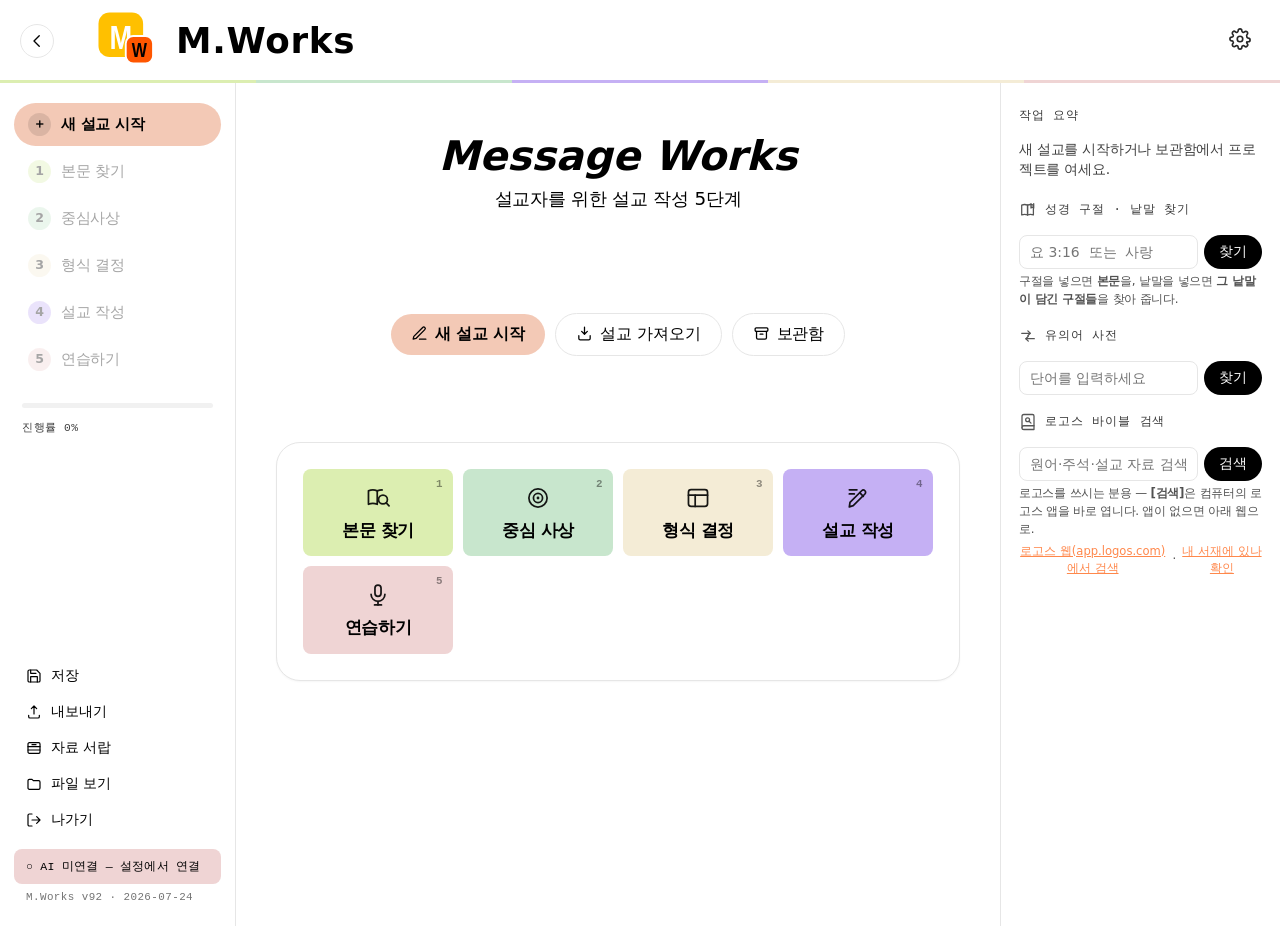
==== commit 81a4c01c: "v92: 로고스 내 서재 확인(/api/logos-lib, 로컬 카탈로그 읽기 전용) — 책 있는지 조회·클릭 시 로고스 서재 검색 열기 Co-Authored-By: Claude " ====
--- a/index.html
+++ b/index.html
@@ -9,8 +9,8 @@
 <meta name="apple-mobile-web-app-status-bar-style" content="default">
 <meta name="apple-mobile-web-app-title" content="M.Works">
 <link rel="manifest" href="manifest.json">
-<link rel="apple-touch-icon" href="icon-192.png?v=91">
-<link rel="stylesheet" href="style.css?v=91">
+<link rel="apple-touch-icon" href="icon-192.png?v=92">
+<link rel="stylesheet" href="style.css?v=92">
 <link rel="icon" href="data:image/svg+xml,<svg xmlns='http://www.w3.org/2000/svg' viewBox='0 0 100 100'><rect width='100' height='100' rx='22' fill='%23ffffff'/><rect x='4' y='4' width='72' height='72' rx='18' fill='%23FFC000'/><text x='40' y='52' transform='scale(1 1.2)' font-size='44' font-weight='800' text-anchor='middle' fill='%23ffffff' font-family='-apple-system,Helvetica,Arial,sans-serif'>M</text><rect x='48' y='42' width='44' height='44' rx='12' fill='%23FF5600' stroke='%23ffffff' stroke-width='3'/><text x='70' y='62.7' transform='scale(1 1.2)' font-size='26' font-weight='800' text-anchor='middle' fill='%23000000' font-family='-apple-system,Helvetica,Arial,sans-serif'>W</text></svg>">
 </head>
 <body>
@@ -82,7 +82,8 @@
       <h3 class="tool-h" style="margin-top:18px"><svg class="tool-ico" viewBox="0 0 24 24"><path d="M4 19.5A2.5 2.5 0 016.5 17H20V4a2 2 0 00-2-2H6.5A2.5 2.5 0 004 4.5v15z"/><path d="M4 19.5A2.5 2.5 0 006.5 22H20v-5"/><circle cx="11.5" cy="9" r="2.6"/><path d="M13.4 10.9l2.6 2.6"/></svg>로고스 바이블 검색</h3>
       <div class="tool-row"><input id="tool-logos-in" placeholder="원어·주석·설교 자료 검색어"><button class="btn btn-primary btn-sm" id="tool-logos-go">검색</button></div>
       <div class="tool-hint">로고스를 쓰시는 분용 — <b>[검색]</b>은 컴퓨터의 로고스 앱을 바로 엽니다. 앱이 없으면 아래 웹으로.</div>
-      <div class="tool-mode"><button id="tool-logos-web">로고스 웹(app.logos.com)에서 검색</button></div>
+      <div class="tool-mode"><button id="tool-logos-web">로고스 웹(app.logos.com)에서 검색</button> · <button id="tool-logos-lib">내 서재에 있나 확인</button></div>
+    <div id="tool-logos-out"></div>
     </div>
   </aside>
 </div>
@@ -121,8 +122,8 @@
   </div>
 </div>
 
-<script src="prompts.js?v=91"></script>
-<script src="app.js?v=91"></script>
+<script src="prompts.js?v=92"></script>
+<script src="app.js?v=92"></script>
 <script>
 // PWA 설치 지원 — http/https에서만 (file:// 단일 파일에서는 건너뜀)
 if ('serviceWorker' in navigator && location.protocol.startsWith('http')) {
--- a/style.css
+++ b/style.css
@@ -979,3 +979,7 @@
 .swipe-row { position: relative; overflow: hidden; border-bottom: 1px solid var(--cream-2); }
 .swipe-under { position: absolute; inset: 2px; display: flex; align-items: center; justify-content: flex-end; padding-right: 20px; background: #e15b5b; color: #fff; font-weight: 700; font-size: .82rem; border-radius: 10px; }
 .swipe-face { position: relative; display: flex; align-items: center; gap: 10px; padding: 8px 0; background: var(--canvas); touch-action: pan-y; user-select: none; }
+
+/* 로고스 내 서재 결과 */
+.logos-lib-item { display: block; width: 100%; text-align: left; font-size: .76rem; padding: 6px 8px; margin-top: 4px; border: 1px solid var(--hairline); border-radius: 8px; background: var(--canvas); cursor: pointer; }
+.logos-lib-item:hover { border-color: var(--ink); }
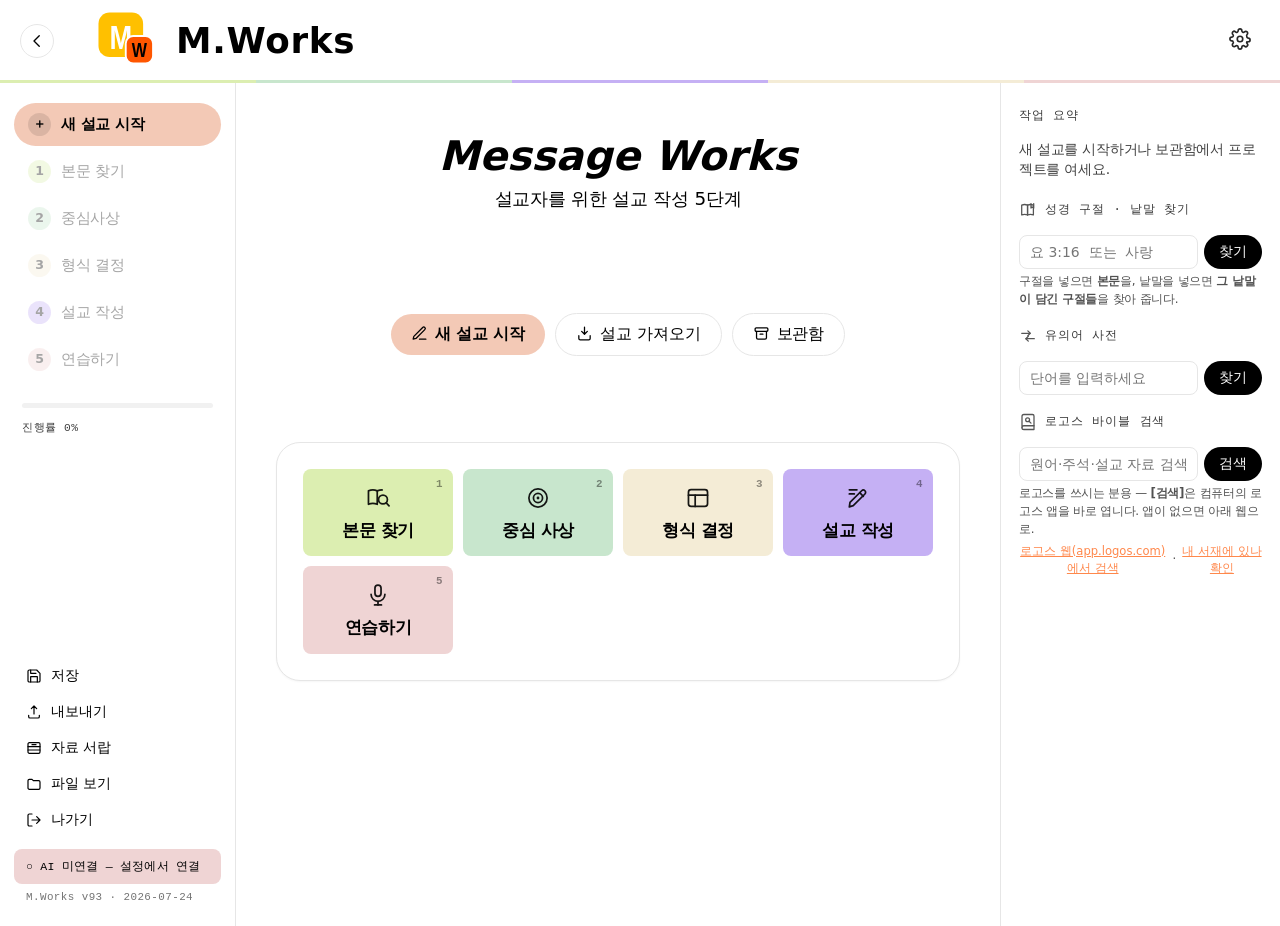
==== commit e12d9281: "v93: 자료 서랍 정돈 — 일반 자료만 표시, 예화 창고는 우측 상단 버튼→모달(검색·스크롤), 개별·일괄 창고 이동 Co-Authored-By: Claude Fable 5 <n" ====
--- a/index.html
+++ b/index.html
@@ -9,8 +9,8 @@
 <meta name="apple-mobile-web-app-status-bar-style" content="default">
 <meta name="apple-mobile-web-app-title" content="M.Works">
 <link rel="manifest" href="manifest.json">
-<link rel="apple-touch-icon" href="icon-192.png?v=92">
-<link rel="stylesheet" href="style.css?v=92">
+<link rel="apple-touch-icon" href="icon-192.png?v=93">
+<link rel="stylesheet" href="style.css?v=93">
 <link rel="icon" href="data:image/svg+xml,<svg xmlns='http://www.w3.org/2000/svg' viewBox='0 0 100 100'><rect width='100' height='100' rx='22' fill='%23ffffff'/><rect x='4' y='4' width='72' height='72' rx='18' fill='%23FFC000'/><text x='40' y='52' transform='scale(1 1.2)' font-size='44' font-weight='800' text-anchor='middle' fill='%23ffffff' font-family='-apple-system,Helvetica,Arial,sans-serif'>M</text><rect x='48' y='42' width='44' height='44' rx='12' fill='%23FF5600' stroke='%23ffffff' stroke-width='3'/><text x='70' y='62.7' transform='scale(1 1.2)' font-size='26' font-weight='800' text-anchor='middle' fill='%23000000' font-family='-apple-system,Helvetica,Arial,sans-serif'>W</text></svg>">
 </head>
 <body>
@@ -122,8 +122,8 @@
   </div>
 </div>
 
-<script src="prompts.js?v=92"></script>
-<script src="app.js?v=92"></script>
+<script src="prompts.js?v=93"></script>
+<script src="app.js?v=93"></script>
 <script>
 // PWA 설치 지원 — http/https에서만 (file:// 단일 파일에서는 건너뜀)
 if ('serviceWorker' in navigator && location.protocol.startsWith('http')) {
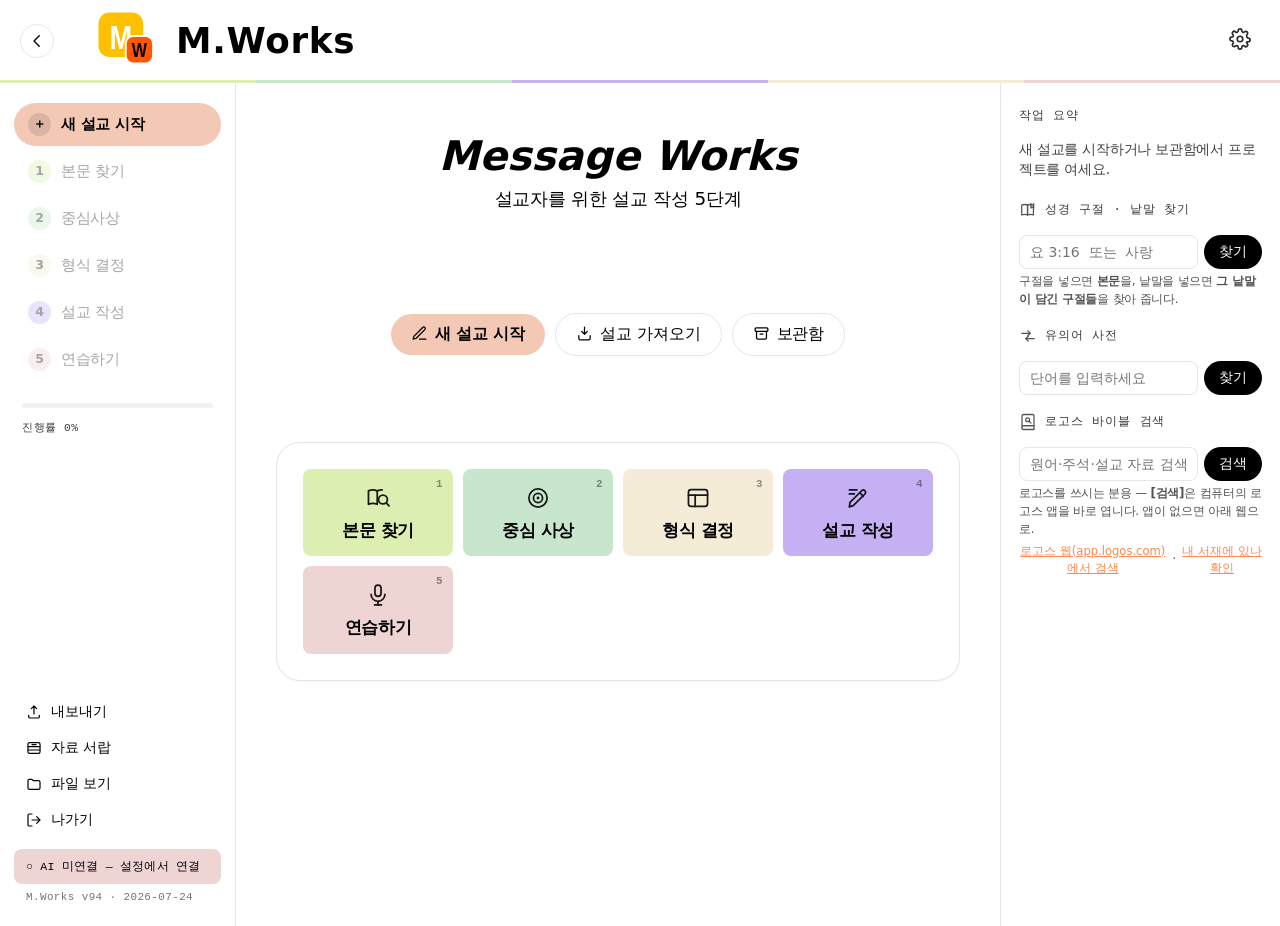
==== commit 330e9f8a: "v94: 왼쪽 메뉴 저장 버튼 제거 — 자동 저장과 완전 중복 Co-Authored-By: Claude Fable 5 <noreply@anthropic.com>" ====
--- a/index.html
+++ b/index.html
@@ -9,8 +9,8 @@
 <meta name="apple-mobile-web-app-status-bar-style" content="default">
 <meta name="apple-mobile-web-app-title" content="M.Works">
 <link rel="manifest" href="manifest.json">
-<link rel="apple-touch-icon" href="icon-192.png?v=93">
-<link rel="stylesheet" href="style.css?v=93">
+<link rel="apple-touch-icon" href="icon-192.png?v=94">
+<link rel="stylesheet" href="style.css?v=94">
 <link rel="icon" href="data:image/svg+xml,<svg xmlns='http://www.w3.org/2000/svg' viewBox='0 0 100 100'><rect width='100' height='100' rx='22' fill='%23ffffff'/><rect x='4' y='4' width='72' height='72' rx='18' fill='%23FFC000'/><text x='40' y='52' transform='scale(1 1.2)' font-size='44' font-weight='800' text-anchor='middle' fill='%23ffffff' font-family='-apple-system,Helvetica,Arial,sans-serif'>M</text><rect x='48' y='42' width='44' height='44' rx='12' fill='%23FF5600' stroke='%23ffffff' stroke-width='3'/><text x='70' y='62.7' transform='scale(1 1.2)' font-size='26' font-weight='800' text-anchor='middle' fill='%23000000' font-family='-apple-system,Helvetica,Arial,sans-serif'>W</text></svg>">
 </head>
 <body>
@@ -51,7 +51,6 @@
     <div class="nav-progress"><div class="nav-progress-bar" id="nav-progress-bar"></div></div>
     <div class="nav-progress-label" id="nav-progress-label">진행률 0%</div>
     <div class="nav-footer">
-      <button class="nav-link" id="btn-save"><svg class="nav-ico" viewBox="0 0 24 24"><path d="M19 21H5a2 2 0 01-2-2V5a2 2 0 012-2h11l5 5v11a2 2 0 01-2 2z"/><path d="M17 21v-8H7v8M7 3v5h8"/></svg>저장</button>
       <button class="nav-link" id="btn-export"><svg class="nav-ico" viewBox="0 0 24 24"><path d="M12 15V3m0 0L8 7m4-4l4 4M4 17v2a2 2 0 002 2h12a2 2 0 002-2v-2"/></svg>내보내기</button>
       <button class="nav-link" id="btn-nav-materials"><svg class="nav-ico" viewBox="0 0 24 24"><rect x="3" y="4" width="18" height="16" rx="2"/><path d="M3 10h18M3 15h18M9 7h6"/></svg>자료 서랍<span id="nav-mat-count" class="nav-count hidden"></span></button>
       <button class="nav-link" id="btn-nav-files"><svg class="nav-ico" viewBox="0 0 24 24"><path d="M3 7a2 2 0 012-2h4l2 2h8a2 2 0 012 2v9a2 2 0 01-2 2H5a2 2 0 01-2-2V7z"/></svg>파일 보기</button>
@@ -122,8 +121,8 @@
   </div>
 </div>
 
-<script src="prompts.js?v=93"></script>
-<script src="app.js?v=93"></script>
+<script src="prompts.js?v=94"></script>
+<script src="app.js?v=94"></script>
 <script>
 // PWA 설치 지원 — http/https에서만 (file:// 단일 파일에서는 건너뜀)
 if ('serviceWorker' in navigator && location.protocol.startsWith('http')) {
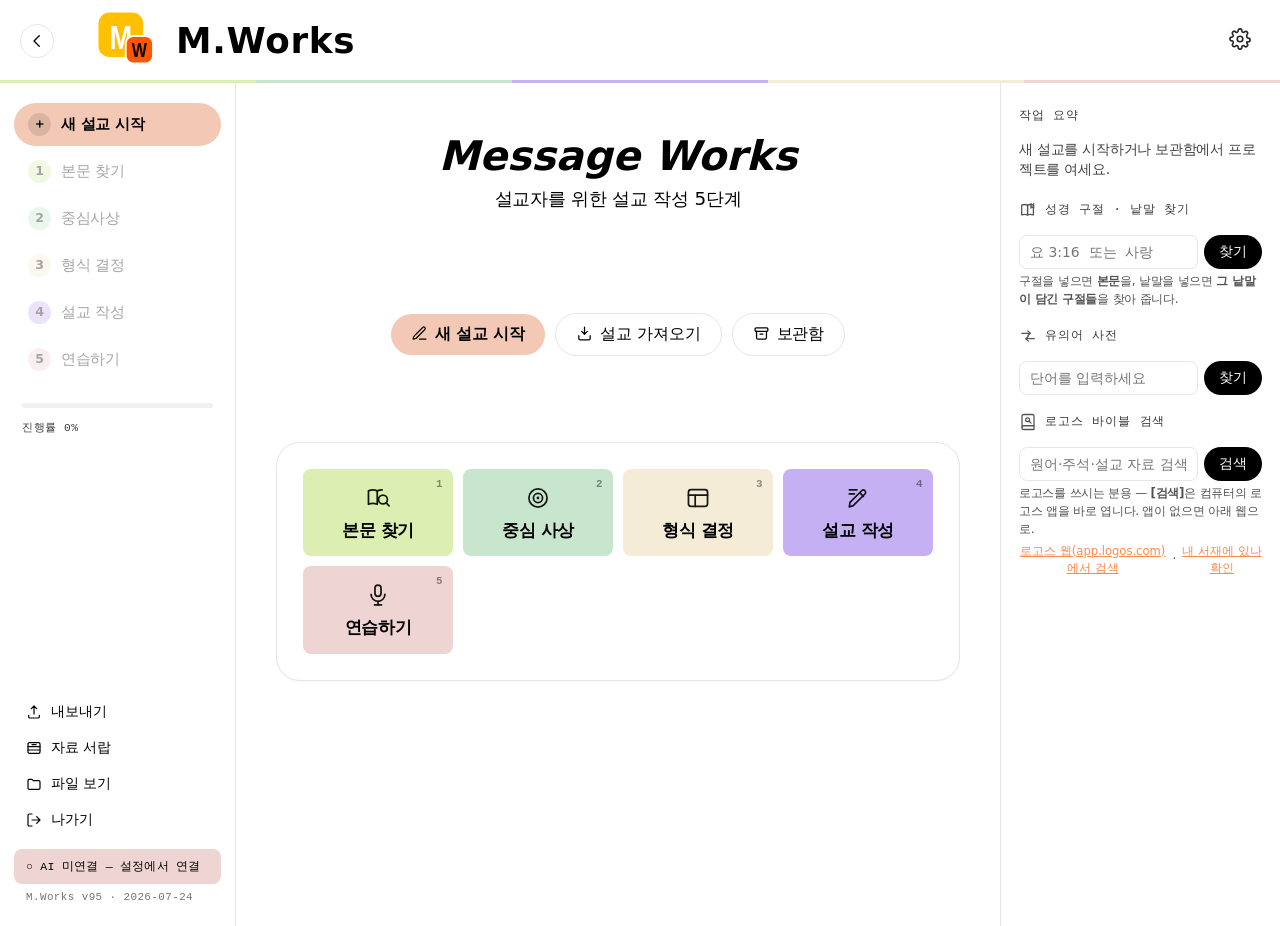
==== commit 584265e3: "v95: 예화 추가·교체 칩도 예화 창고에서 후보를 골라 사용 + 찾는 중 알림 Co-Authored-By: Claude Fable 5 <noreply@anthropic.com>" ====
--- a/index.html
+++ b/index.html
@@ -9,8 +9,8 @@
 <meta name="apple-mobile-web-app-status-bar-style" content="default">
 <meta name="apple-mobile-web-app-title" content="M.Works">
 <link rel="manifest" href="manifest.json">
-<link rel="apple-touch-icon" href="icon-192.png?v=94">
-<link rel="stylesheet" href="style.css?v=94">
+<link rel="apple-touch-icon" href="icon-192.png?v=95">
+<link rel="stylesheet" href="style.css?v=95">
 <link rel="icon" href="data:image/svg+xml,<svg xmlns='http://www.w3.org/2000/svg' viewBox='0 0 100 100'><rect width='100' height='100' rx='22' fill='%23ffffff'/><rect x='4' y='4' width='72' height='72' rx='18' fill='%23FFC000'/><text x='40' y='52' transform='scale(1 1.2)' font-size='44' font-weight='800' text-anchor='middle' fill='%23ffffff' font-family='-apple-system,Helvetica,Arial,sans-serif'>M</text><rect x='48' y='42' width='44' height='44' rx='12' fill='%23FF5600' stroke='%23ffffff' stroke-width='3'/><text x='70' y='62.7' transform='scale(1 1.2)' font-size='26' font-weight='800' text-anchor='middle' fill='%23000000' font-family='-apple-system,Helvetica,Arial,sans-serif'>W</text></svg>">
 </head>
 <body>
@@ -121,8 +121,8 @@
   </div>
 </div>
 
-<script src="prompts.js?v=94"></script>
-<script src="app.js?v=94"></script>
+<script src="prompts.js?v=95"></script>
+<script src="app.js?v=95"></script>
 <script>
 // PWA 설치 지원 — http/https에서만 (file:// 단일 파일에서는 건너뜀)
 if ('serviceWorker' in navigator && location.protocol.startsWith('http')) {
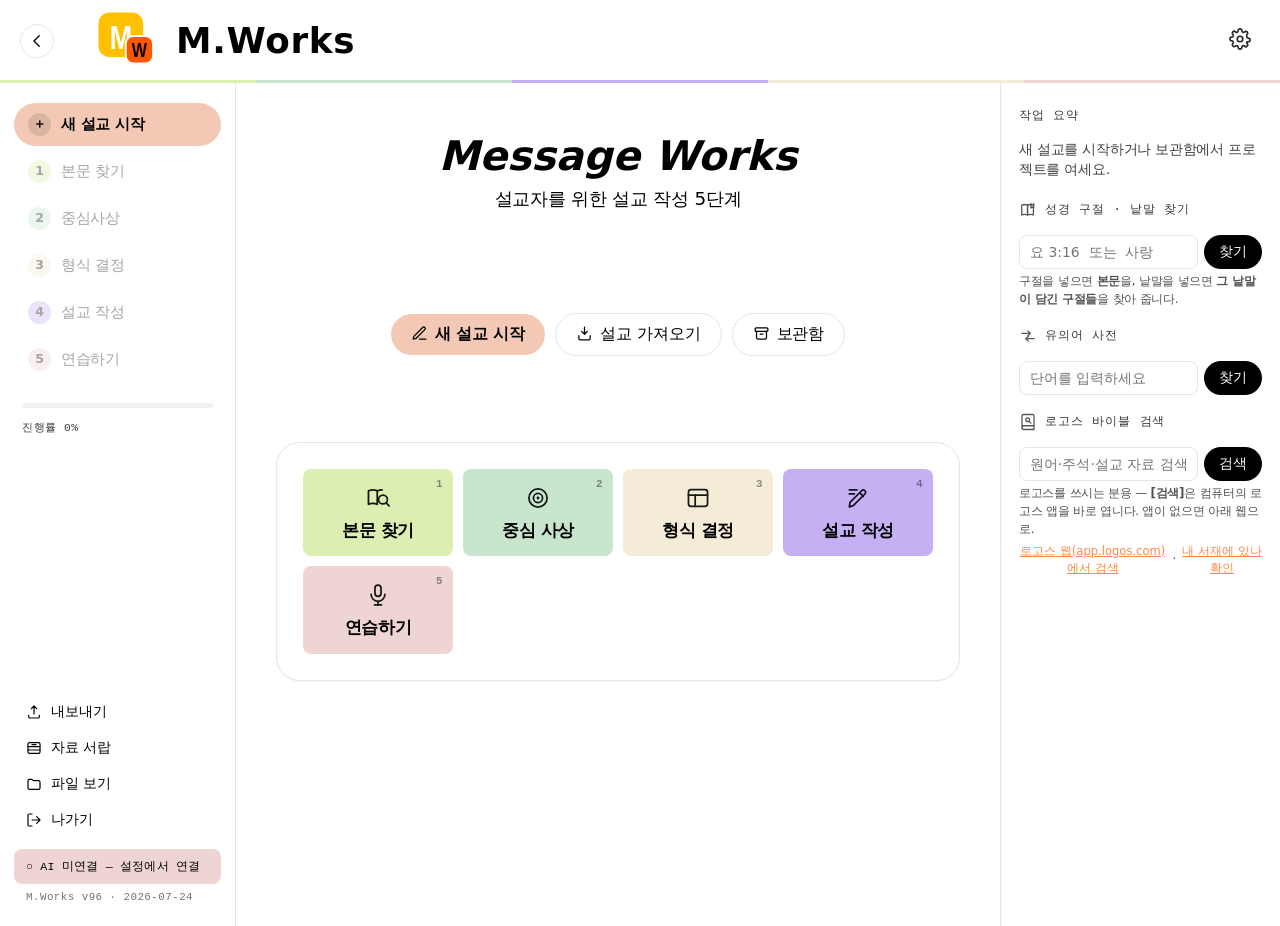
==== commit 1f2bc77c: "v96: 보관함 표에서도 밀어서 삭제(스와이프 → 휴지통) Co-Authored-By: Claude Fable 5 <noreply@anthropic.com>" ====
--- a/index.html
+++ b/index.html
@@ -9,8 +9,8 @@
 <meta name="apple-mobile-web-app-status-bar-style" content="default">
 <meta name="apple-mobile-web-app-title" content="M.Works">
 <link rel="manifest" href="manifest.json">
-<link rel="apple-touch-icon" href="icon-192.png?v=95">
-<link rel="stylesheet" href="style.css?v=95">
+<link rel="apple-touch-icon" href="icon-192.png?v=96">
+<link rel="stylesheet" href="style.css?v=96">
 <link rel="icon" href="data:image/svg+xml,<svg xmlns='http://www.w3.org/2000/svg' viewBox='0 0 100 100'><rect width='100' height='100' rx='22' fill='%23ffffff'/><rect x='4' y='4' width='72' height='72' rx='18' fill='%23FFC000'/><text x='40' y='52' transform='scale(1 1.2)' font-size='44' font-weight='800' text-anchor='middle' fill='%23ffffff' font-family='-apple-system,Helvetica,Arial,sans-serif'>M</text><rect x='48' y='42' width='44' height='44' rx='12' fill='%23FF5600' stroke='%23ffffff' stroke-width='3'/><text x='70' y='62.7' transform='scale(1 1.2)' font-size='26' font-weight='800' text-anchor='middle' fill='%23000000' font-family='-apple-system,Helvetica,Arial,sans-serif'>W</text></svg>">
 </head>
 <body>
@@ -121,8 +121,8 @@
   </div>
 </div>
 
-<script src="prompts.js?v=95"></script>
-<script src="app.js?v=95"></script>
+<script src="prompts.js?v=96"></script>
+<script src="app.js?v=96"></script>
 <script>
 // PWA 설치 지원 — http/https에서만 (file:// 단일 파일에서는 건너뜀)
 if ('serviceWorker' in navigator && location.protocol.startsWith('http')) {
--- a/style.css
+++ b/style.css
@@ -983,3 +983,6 @@
 /* 로고스 내 서재 결과 */
 .logos-lib-item { display: block; width: 100%; text-align: left; font-size: .76rem; padding: 6px 8px; margin-top: 4px; border: 1px solid var(--hairline); border-radius: 8px; background: var(--canvas); cursor: pointer; }
 .logos-lib-item:hover { border-color: var(--ink); }
+
+/* 보관함 표 행 — 밀어서 삭제 */
+.proj-table tr.ar-row { touch-action: pan-y; }
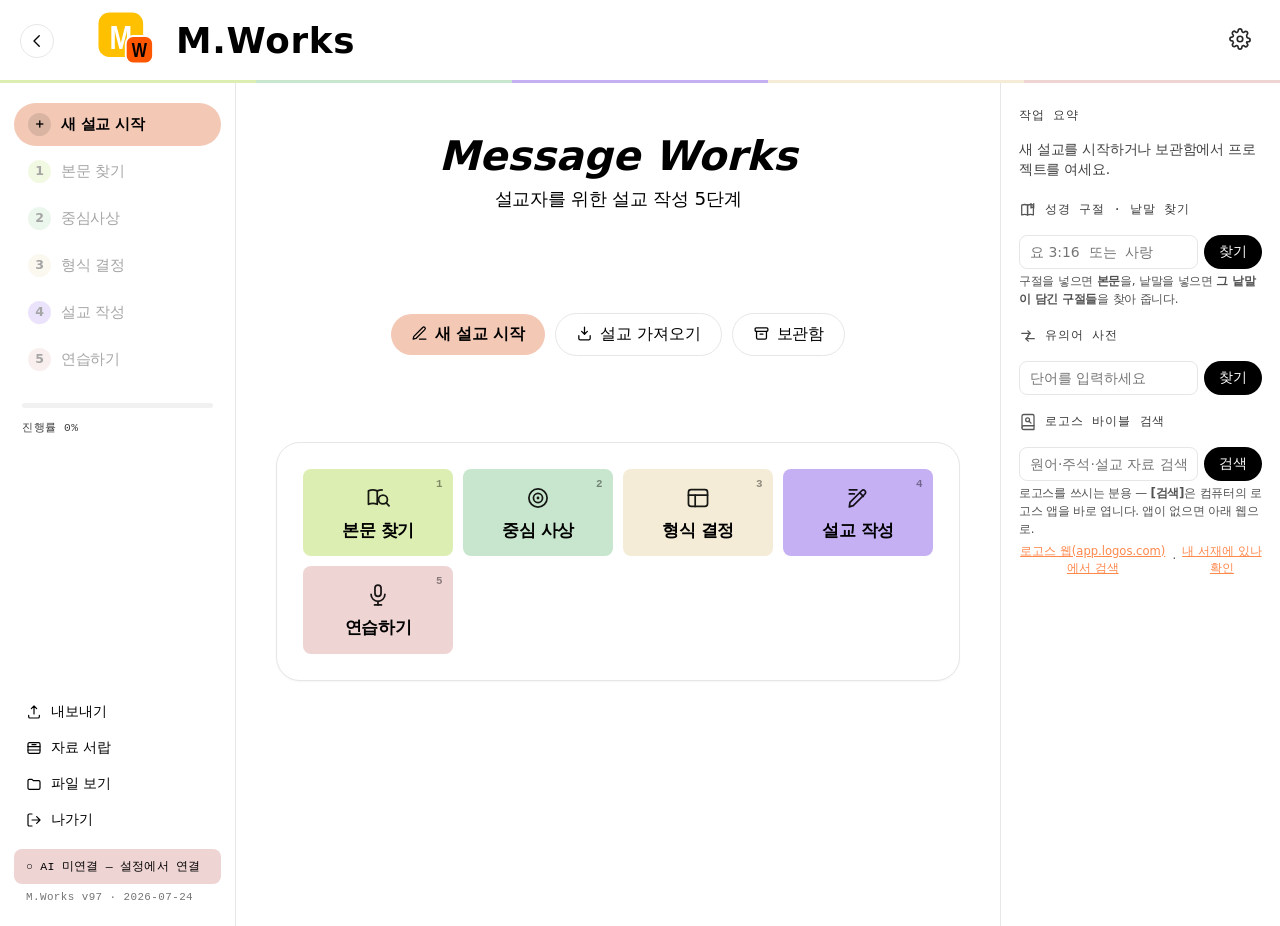
==== commit a2f6a446: "v97: 삭제 묘비(tombs) — 지운 자료가 동기화 병합 때 되살아나지 않게 (자료·리포트·세부작성 프롬프트, 삭제 전파 포함) Co-Authored-By: Claude Fab" ====
--- a/index.html
+++ b/index.html
@@ -9,8 +9,8 @@
 <meta name="apple-mobile-web-app-status-bar-style" content="default">
 <meta name="apple-mobile-web-app-title" content="M.Works">
 <link rel="manifest" href="manifest.json">
-<link rel="apple-touch-icon" href="icon-192.png?v=96">
-<link rel="stylesheet" href="style.css?v=96">
+<link rel="apple-touch-icon" href="icon-192.png?v=97">
+<link rel="stylesheet" href="style.css?v=97">
 <link rel="icon" href="data:image/svg+xml,<svg xmlns='http://www.w3.org/2000/svg' viewBox='0 0 100 100'><rect width='100' height='100' rx='22' fill='%23ffffff'/><rect x='4' y='4' width='72' height='72' rx='18' fill='%23FFC000'/><text x='40' y='52' transform='scale(1 1.2)' font-size='44' font-weight='800' text-anchor='middle' fill='%23ffffff' font-family='-apple-system,Helvetica,Arial,sans-serif'>M</text><rect x='48' y='42' width='44' height='44' rx='12' fill='%23FF5600' stroke='%23ffffff' stroke-width='3'/><text x='70' y='62.7' transform='scale(1 1.2)' font-size='26' font-weight='800' text-anchor='middle' fill='%23000000' font-family='-apple-system,Helvetica,Arial,sans-serif'>W</text></svg>">
 </head>
 <body>
@@ -121,8 +121,8 @@
   </div>
 </div>
 
-<script src="prompts.js?v=96"></script>
-<script src="app.js?v=96"></script>
+<script src="prompts.js?v=97"></script>
+<script src="app.js?v=97"></script>
 <script>
 // PWA 설치 지원 — http/https에서만 (file:// 단일 파일에서는 건너뜀)
 if ('serviceWorker' in navigator && location.protocol.startsWith('http')) {
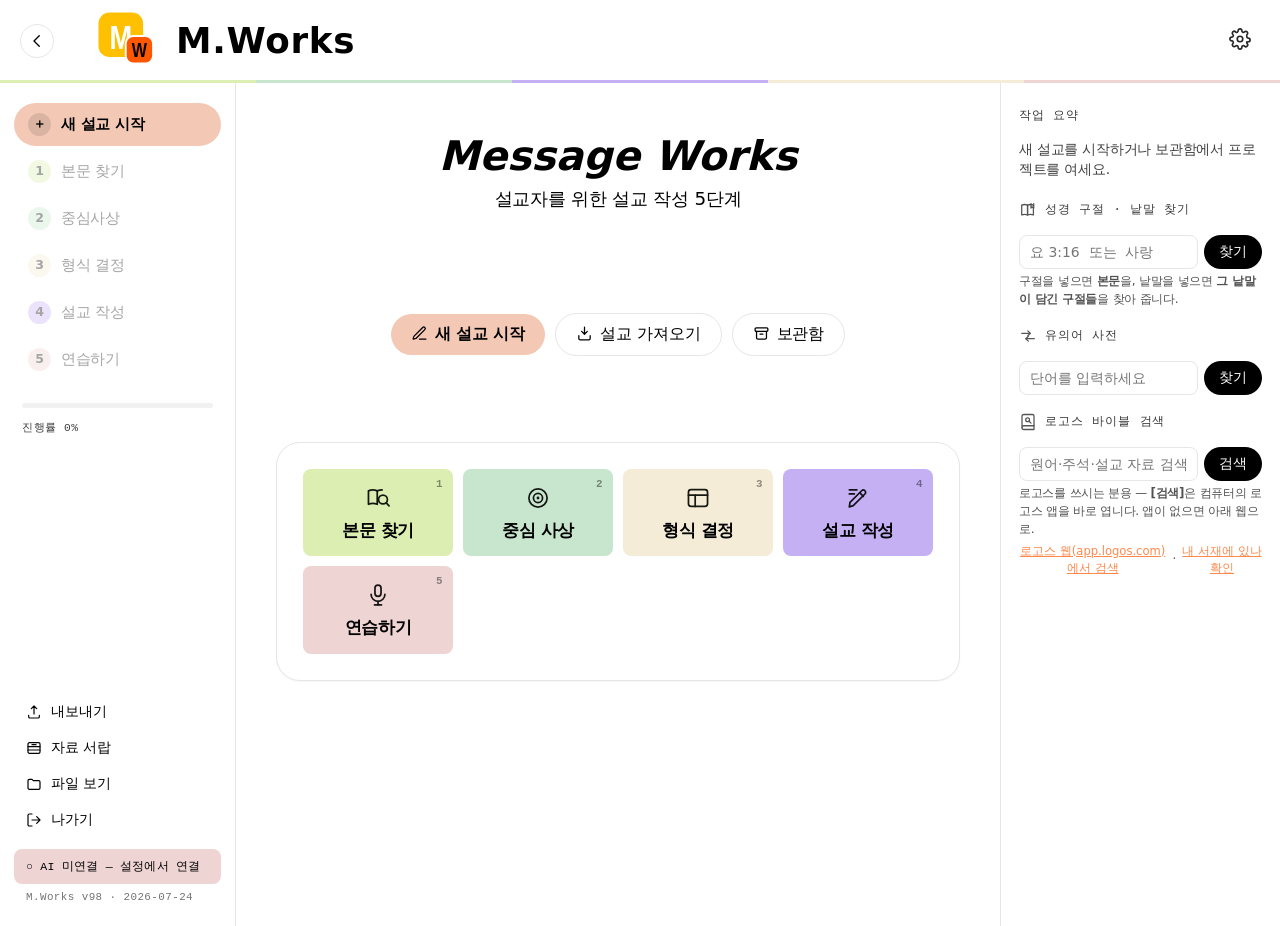
==== commit f620ea06: "v98: 확정 본문 아래 쉬운 말 풀이 + NIV 병기 (자동 준비, 검증 안내 포함) Co-Authored-By: Claude Fable 5 <noreply@anthropic.c" ====
--- a/index.html
+++ b/index.html
@@ -9,8 +9,8 @@
 <meta name="apple-mobile-web-app-status-bar-style" content="default">
 <meta name="apple-mobile-web-app-title" content="M.Works">
 <link rel="manifest" href="manifest.json">
-<link rel="apple-touch-icon" href="icon-192.png?v=97">
-<link rel="stylesheet" href="style.css?v=97">
+<link rel="apple-touch-icon" href="icon-192.png?v=98">
+<link rel="stylesheet" href="style.css?v=98">
 <link rel="icon" href="data:image/svg+xml,<svg xmlns='http://www.w3.org/2000/svg' viewBox='0 0 100 100'><rect width='100' height='100' rx='22' fill='%23ffffff'/><rect x='4' y='4' width='72' height='72' rx='18' fill='%23FFC000'/><text x='40' y='52' transform='scale(1 1.2)' font-size='44' font-weight='800' text-anchor='middle' fill='%23ffffff' font-family='-apple-system,Helvetica,Arial,sans-serif'>M</text><rect x='48' y='42' width='44' height='44' rx='12' fill='%23FF5600' stroke='%23ffffff' stroke-width='3'/><text x='70' y='62.7' transform='scale(1 1.2)' font-size='26' font-weight='800' text-anchor='middle' fill='%23000000' font-family='-apple-system,Helvetica,Arial,sans-serif'>W</text></svg>">
 </head>
 <body>
@@ -121,8 +121,8 @@
   </div>
 </div>
 
-<script src="prompts.js?v=97"></script>
-<script src="app.js?v=97"></script>
+<script src="prompts.js?v=98"></script>
+<script src="app.js?v=98"></script>
 <script>
 // PWA 설치 지원 — http/https에서만 (file:// 단일 파일에서는 건너뜀)
 if ('serviceWorker' in navigator && location.protocol.startsWith('http')) {
--- a/style.css
+++ b/style.css
@@ -986,3 +986,6 @@
 
 /* 보관함 표 행 — 밀어서 삭제 */
 .proj-table tr.ar-row { touch-action: pan-y; }
+
+/* 1단계 — 쉬운 말·NIV 병기 */
+.verse-alt { background: var(--surface-soft); border-radius: var(--r-md); padding: 12px 16px; white-space: pre-wrap; line-height: 1.8; font-size: .92rem; max-height: 260px; overflow-y: auto; }
